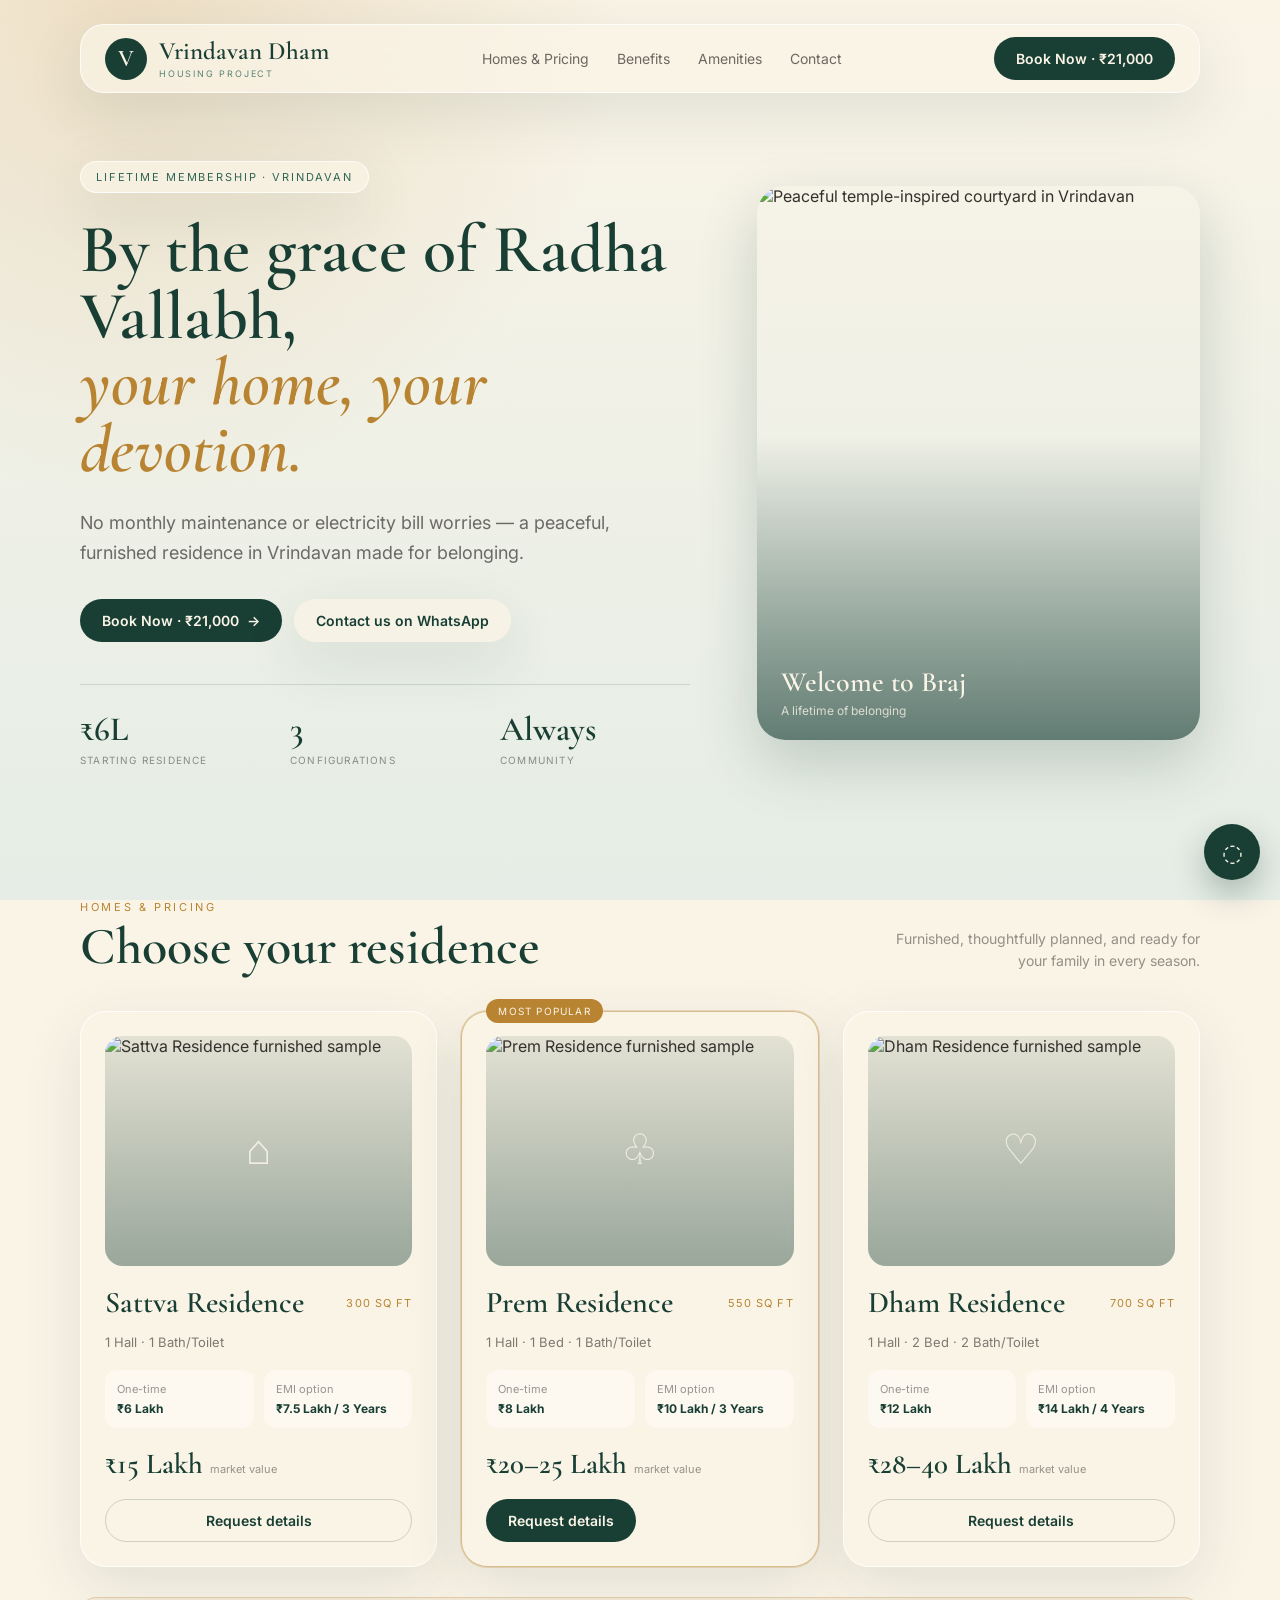
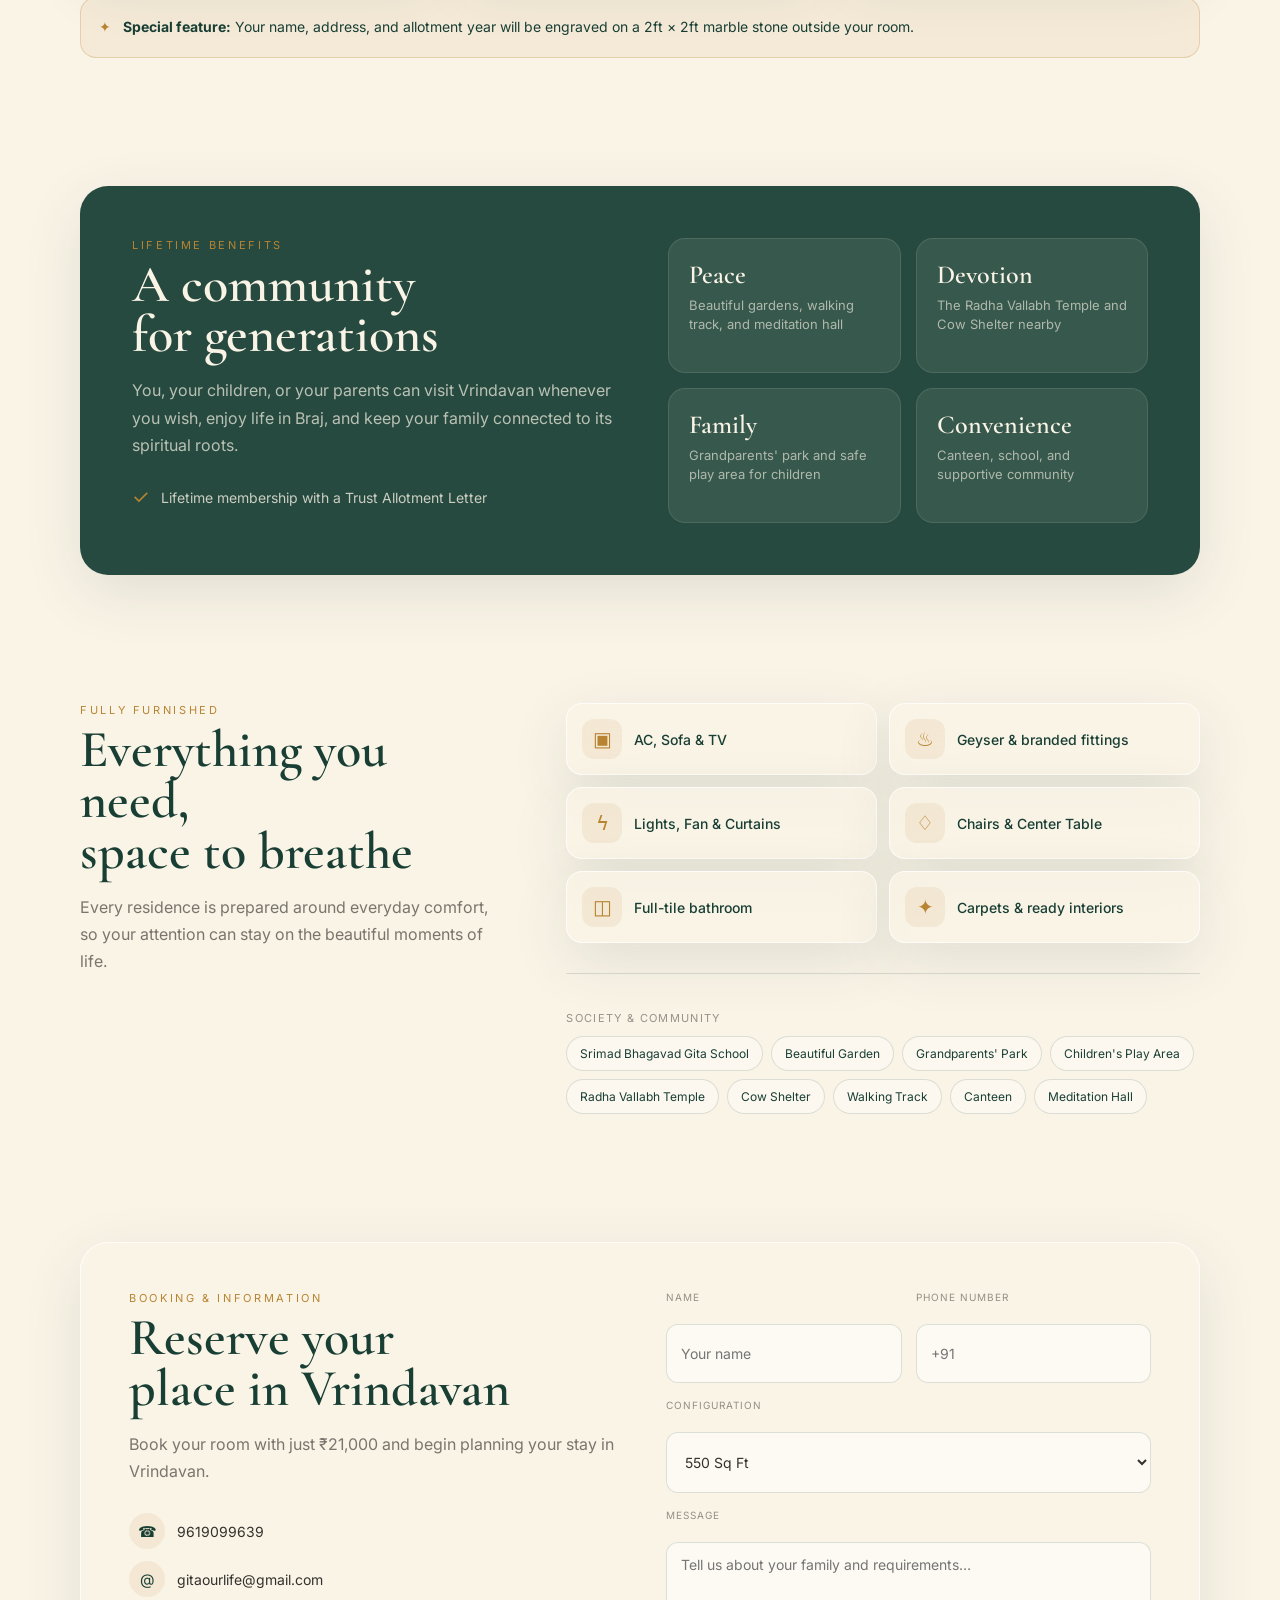
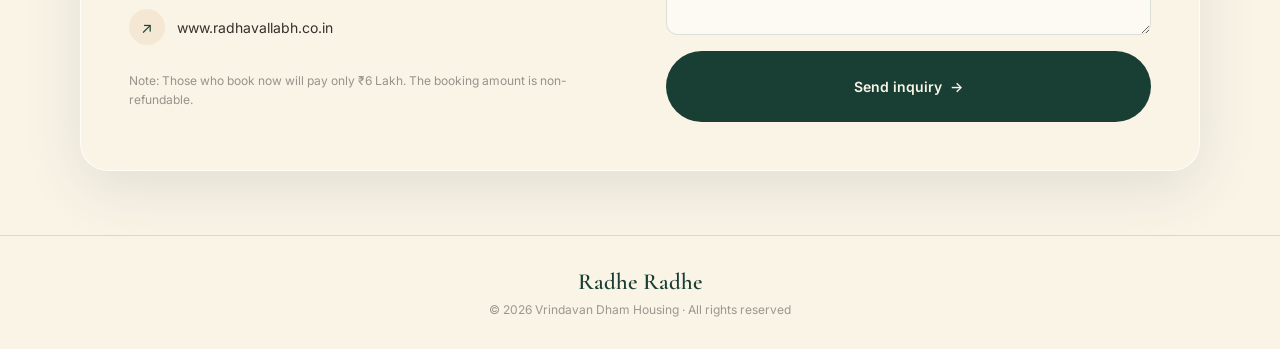
==== index.html @ 311655a5 "Add files via upload" ====
<!doctype html>
<html lang="en">
<head>
  <meta charset="UTF-8">
  <meta name="viewport" content="width=device-width, initial-scale=1.0">
  <meta name="description" content="Furnished spiritual homes in Vrindavan with lifetime membership and a peaceful community for your family.">
  <meta property="og:title" content="Vrindavan Dham Housing">
  <meta property="og:description" content="Choose your peaceful, furnished home in Vrindavan.">
  <meta property="og:type" content="website">
  <meta name="twitter:card" content="summary_large_image">
  <title>Vrindavan Dham Housing | Your Home, Your Devotion</title>
  <link rel="preconnect" href="https://fonts.googleapis.com">
  <link rel="preconnect" href="https://fonts.gstatic.com" crossorigin>
  <link href="https://fonts.googleapis.com/css2?family=Cormorant+Garamond:ital,wght@0,500;0,600;1,600&family=Inter:wght@400;500;600&display=swap" rel="stylesheet">
  <link rel="stylesheet" href="style.css">
</head>
<body>
  <div class="page-glow" aria-hidden="true"></div>
  <header class="site-header">
    <nav class="nav glass" aria-label="Main navigation">
      <a class="brand" href="#top" aria-label="Vrindavan Dham home">
        <span class="brand-mark">V</span>
        <span><strong>Vrindavan Dham</strong><small>Housing Project</small></span>
      </a>
      <div class="desktop-links">
        <a href="#homes">Homes &amp; Pricing</a><a href="#benefits">Benefits</a><a href="#community">Amenities</a><a href="#inquire">Contact</a>
      </div>
      <div class="nav-actions">
        <button class="button primary open-booking" type="button">Book Now · ₹21,000</button>
        <button id="menu-toggle" class="icon-button" type="button" aria-label="Open menu" aria-expanded="false"><span></span><span></span><span></span></button>
      </div>
    </nav>
    <div id="mobile-menu" class="mobile-menu glass" hidden>
      <a href="#homes">Homes &amp; Pricing</a><a href="#benefits">Benefits</a><a href="#community">Amenities</a><a href="#inquire">Contact</a>
    </div>
  </header>

  <main id="top">
    <section class="hero section-wrap">
      <div class="hero-copy">
        <span class="eyebrow glass">Lifetime Membership · Vrindavan</span>
        <h1>By the grace of Radha Vallabh,<br><em>your home, your devotion.</em></h1>
        <p class="lead">No monthly maintenance or electricity bill worries — a peaceful, furnished residence in Vrindavan made for belonging.</p>
        <div class="button-row">
          <button class="button primary open-booking" type="button">Book Now · ₹21,000 <span>→</span></button>
          <a class="button secondary glass" href="https://wa.me/919619099639?text=I%20would%20like%20information%20about%20Vrindavan%20Dham%20Housing" target="_blank" rel="noreferrer">Contact us on WhatsApp</a>
        </div>
        <div class="stats">
          <div><strong>₹6L</strong><span>Starting residence</span></div>
          <div><strong>3</strong><span>Configurations</span></div>
          <div><strong>Always</strong><span>Community</span></div>
        </div>
      </div>
      <figure class="hero-image">
        <img src="images/vrindavan-hero.jpg" alt="Peaceful temple-inspired courtyard in Vrindavan" width="1600" height="1000">
        <figcaption><strong>Welcome to Braj</strong><span>A lifetime of belonging</span></figcaption>
      </figure>
    </section>

    <section id="homes" class="content-section section-wrap">
      <div class="section-heading">
        <div><p class="kicker">Homes &amp; Pricing</p><h2>Choose your residence</h2></div>
        <p>Furnished, thoughtfully planned, and ready for your family in every season.</p>
      </div>
      <div class="home-grid">
        <article class="home-card glass">
          <div class="card-image"><img src="images/vrindavan-sattva.jpg" alt="Sattva Residence furnished sample" loading="lazy"><span>⌂</span></div>
          <div class="card-title"><h3>Sattva Residence</h3><span>300 Sq Ft</span></div>
          <p>1 Hall · 1 Bath/Toilet</p>
          <div class="price-options"><div><span>One-time</span><strong>₹6 Lakh</strong></div><div><span>EMI option</span><strong>₹7.5 Lakh / 3 Years</strong></div></div>
          <p class="market-price">₹15 Lakh <span>market value</span></p>
          <button class="button outline request-details" data-config="300 Sq Ft" type="button">Request details</button>
        </article>
        <article class="home-card featured glass">
          <span class="popular">Most Popular</span>
          <div class="card-image"><img src="images/vrindavan-hero.jpg" alt="Prem Residence furnished sample" loading="lazy"><span>♧</span></div>
          <div class="card-title"><h3>Prem Residence</h3><span>550 Sq Ft</span></div>
          <p>1 Hall · 1 Bed · 1 Bath/Toilet</p>
          <div class="price-options"><div><span>One-time</span><strong>₹8 Lakh</strong></div><div><span>EMI option</span><strong>₹10 Lakh / 3 Years</strong></div></div>
          <p class="market-price">₹20–25 Lakh <span>market value</span></p>
          <button class="button primary request-details" data-config="550 Sq Ft" type="button">Request details</button>
        </article>
        <article class="home-card glass">
          <div class="card-image"><img src="images/vrindavan-hero.jpg" alt="Dham Residence furnished sample" loading="lazy"><span>♡</span></div>
          <div class="card-title"><h3>Dham Residence</h3><span>700 Sq Ft</span></div>
          <p>1 Hall · 2 Bed · 2 Bath/Toilet</p>
          <div class="price-options"><div><span>One-time</span><strong>₹12 Lakh</strong></div><div><span>EMI option</span><strong>₹14 Lakh / 4 Years</strong></div></div>
          <p class="market-price">₹28–40 Lakh <span>market value</span></p>
          <button class="button outline request-details" data-config="700 Sq Ft" type="button">Request details</button>
        </article>
      </div>
      <div class="special-note"><span>✦</span><p><strong>Special feature:</strong> Your name, address, and allotment year will be engraved on a 2ft × 2ft marble stone outside your room.</p></div>
    </section>

    <section id="benefits" class="content-section section-wrap">
      <div class="benefit-panel">
        <div>
          <p class="kicker">Lifetime Benefits</p><h2>A community<br>for generations</h2>
          <p>You, your children, or your parents can visit Vrindavan whenever you wish, enjoy life in Braj, and keep your family connected to its spiritual roots.</p>
          <p class="trust-line"><span>✓</span> Lifetime membership with a Trust Allotment Letter</p>
        </div>
        <div class="benefit-grid">
          <div><h3>Peace</h3><p>Beautiful gardens, walking track, and meditation hall</p></div>
          <div><h3>Devotion</h3><p>The Radha Vallabh Temple and Cow Shelter nearby</p></div>
          <div><h3>Family</h3><p>Grandparents' park and safe play area for children</p></div>
          <div><h3>Convenience</h3><p>Canteen, school, and supportive community</p></div>
        </div>
      </div>
    </section>

    <section id="community" class="content-section section-wrap community-layout">
      <div><p class="kicker">Fully Furnished</p><h2>Everything you need,<br>space to breathe</h2><p class="section-copy">Every residence is prepared around everyday comfort, so your attention can stay on the beautiful moments of life.</p></div>
      <div>
        <div class="amenities-grid">
          <div class="glass"><span>▣</span>AC, Sofa &amp; TV</div><div class="glass"><span>♨</span>Geyser &amp; branded fittings</div>
          <div class="glass"><span>ϟ</span>Lights, Fan &amp; Curtains</div><div class="glass"><span>♢</span>Chairs &amp; Center Table</div>
          <div class="glass"><span>◫</span>Full-tile bathroom</div><div class="glass"><span>✦</span>Carpets &amp; ready interiors</div>
        </div>
        <div class="facilities"><p>Society &amp; Community</p><div><span>Srimad Bhagavad Gita School</span><span>Beautiful Garden</span><span>Grandparents' Park</span><span>Children's Play Area</span><span>Radha Vallabh Temple</span><span>Cow Shelter</span><span>Walking Track</span><span>Canteen</span><span>Meditation Hall</span></div></div>
      </div>
    </section>

    <section id="inquire" class="content-section section-wrap">
      <div class="inquiry-panel glass">
        <div><p class="kicker">Booking &amp; Information</p><h2>Reserve your<br>place in Vrindavan</h2><p class="section-copy">Book your room with just ₹21,000 and begin planning your stay in Vrindavan.</p>
          <div class="contact-list"><a href="tel:+919619099639"><span>☎</span>9619099639</a><a href="mailto:gitaourlife@gmail.com"><span>@</span>gitaourlife@gmail.com</a><a href="https://www.radhavallabh.co.in" target="_blank" rel="noreferrer"><span>↗</span>www.radhavallabh.co.in</a></div>
          <p class="booking-note">Note: Those who book now will pay only ₹6 Lakh. The booking amount is non-refundable.</p>
        </div>
        <form class="inquiry-form js-inquiry-form"><div class="two-columns"><label>Name<input required name="name" placeholder="Your name"></label><label>Phone number<input required name="phone" type="tel" placeholder="+91"></label></div><label>Configuration<select name="configuration"><option>300 Sq Ft</option><option selected>550 Sq Ft</option><option>700 Sq Ft</option></select></label><label>Message<textarea name="message" rows="3" placeholder="Tell us about your family and requirements…"></textarea></label><button class="button primary" type="submit">Send inquiry <span>→</span></button></form>
      </div>
    </section>
  </main>

  <a class="whatsapp" href="https://wa.me/919619099639?text=I%20would%20like%20information%20about%20Vrindavan%20Dham%20Housing" target="_blank" rel="noreferrer" aria-label="Contact us on WhatsApp">◌</a>
  <footer><strong>Radhe Radhe</strong><p>© 2026 Vrindavan Dham Housing · All rights reserved</p></footer>

  <div id="booking-modal" class="modal" role="dialog" aria-modal="true" aria-labelledby="modal-title" hidden>
    <div class="modal-backdrop" data-close-modal></div>
    <div class="modal-card glass"><button class="modal-close" type="button" aria-label="Close booking form" data-close-modal>×</button><h2 id="modal-title">Book your residence</h2><p>Share your details to book with ₹21,000.</p><form class="modal-form js-inquiry-form"><input required name="name" placeholder="Your name"><input required name="phone" type="tel" placeholder="Phone number"><select id="modal-configuration" name="configuration"><option>300 Sq Ft</option><option selected>550 Sq Ft</option><option>700 Sq Ft</option></select><button class="button primary" type="submit">Contact us about booking</button></form></div>
  </div>
  <div id="toast" class="toast" role="status" aria-live="polite" hidden><strong>Your inquiry has been received</strong><span>Our team will contact you shortly. Radhe Radhe!</span></div>
  <script src="script.js"></script>
</body>
</html>
---- style.css ----
:root{--brand:#193f35;--brand-soft:#2e6556;--gold:#b88432;--cream:#faf4e7;--ink:#34312d;--white:#fff;--border:rgba(25,63,53,.14);--shadow:0 18px 60px rgba(25,63,53,.11);--display:"Cormorant Garamond",Georgia,serif;--body:"Inter",Arial,sans-serif}*{box-sizing:border-box}html{scroll-behavior:smooth}body{margin:0;background:var(--cream);color:var(--ink);font-family:var(--body);overflow-x:hidden}.page-glow{position:fixed;inset:0;z-index:-1;background:radial-gradient(circle at 10% 0,rgba(184,132,50,.19),transparent 34%),linear-gradient(#faf4e7,#e5ede6)}a{color:inherit;text-decoration:none}button,input,select,textarea{font:inherit}button{cursor:pointer}.glass{background:rgba(250,244,231,.72);border:1px solid rgba(255,255,255,.72);box-shadow:var(--shadow);backdrop-filter:blur(18px)}.section-wrap{width:min(1120px,calc(100% - 48px));margin-inline:auto}.site-header{position:relative;z-index:20;width:min(1120px,calc(100% - 32px));margin:auto;padding-top:24px}.nav{display:flex;align-items:center;justify-content:space-between;border-radius:24px;padding:12px 24px}.brand{display:flex;align-items:center;gap:12px}.brand-mark{display:grid;place-items:center;width:42px;height:42px;border-radius:50%;background:var(--brand);color:var(--cream);font:600 24px var(--display)}.brand strong,.brand small{display:block}.brand strong{font:600 25px/1 var(--display);color:var(--brand)}.brand small{margin-top:4px;color:rgba(46,101,86,.78);font-size:9px;text-transform:uppercase;letter-spacing:.2em}.desktop-links{display:flex;gap:28px;font-size:14px;color:rgba(52,49,45,.72)}.desktop-links a:hover{color:var(--brand)}.nav-actions{display:flex;align-items:center;gap:8px}.button{display:inline-flex;align-items:center;justify-content:center;gap:8px;min-height:43px;border:0;border-radius:999px;padding:11px 22px;font-size:14px;font-weight:600;transition:.2s ease}.button:hover{transform:translateY(-1px)}.primary{background:var(--brand);color:var(--cream)}.primary:hover{background:var(--brand-soft)}.secondary{color:var(--brand)}.outline{width:100%;border:1px solid rgba(25,63,53,.2);background:transparent;color:var(--brand)}.icon-button{display:none;width:42px;height:42px;border:0;background:transparent;padding:9px}.icon-button span{display:block;height:2px;margin:5px;background:var(--brand)}.mobile-menu[hidden]{display:none}.mobile-menu{display:grid;gap:14px;margin-top:8px;padding:18px;border-radius:20px;color:var(--brand)}.hero{display:grid;grid-template-columns:7fr 5fr;align-items:center;gap:56px;padding-top:68px;padding-bottom:70px}.eyebrow{display:inline-block;border-radius:999px;padding:8px 15px;color:var(--brand-soft);font-size:11px;text-transform:uppercase;letter-spacing:.17em}.hero h1,.content-section h2{margin:24px 0 0;color:var(--brand);font-family:var(--display);font-size:68px;font-weight:600;line-height:.98}.hero h1 em{color:var(--gold)}.lead{max-width:610px;margin:24px 0 0;color:rgba(52,49,45,.7);font-size:18px;line-height:1.7}.button-row{display:flex;flex-wrap:wrap;gap:12px;margin-top:30px}.stats{display:grid;grid-template-columns:repeat(3,1fr);gap:20px;max-width:610px;margin-top:42px;padding-top:24px;border-top:1px solid var(--border)}.stats strong,.stats span{display:block}.stats strong{color:var(--brand);font:600 34px var(--display)}.stats span{margin-top:4px;color:rgba(52,49,45,.52);font-size:10px;text-transform:uppercase;letter-spacing:.12em}.hero-image{position:relative;overflow:hidden;margin:0;border-radius:28px;box-shadow:0 24px 60px rgba(25,63,53,.2)}.hero-image img{display:block;width:100%;height:auto;aspect-ratio:4/5;object-fit:cover}.hero-image:after{content:"";position:absolute;inset:45% 0 0;background:linear-gradient(transparent,rgba(25,63,53,.65))}.hero-image figcaption{position:absolute;z-index:1;left:24px;bottom:22px;color:var(--cream)}.hero-image figcaption strong,.hero-image figcaption span{display:block}.hero-image figcaption strong{font:600 28px var(--display)}.hero-image figcaption span{margin-top:4px;font-size:12px;opacity:.78}.content-section{padding-top:64px;padding-bottom:64px}.section-heading{display:flex;align-items:flex-end;justify-content:space-between;gap:30px;margin-bottom:38px}.kicker{margin:0;color:var(--gold);font-size:11px;text-transform:uppercase;letter-spacing:.24em}.section-heading h2,.content-section h2{margin-top:8px;font-size:52px}.section-heading>p{max-width:330px;margin:0;color:rgba(52,49,45,.52);text-align:right;font-size:14px;line-height:1.6}.home-grid{display:grid;grid-template-columns:repeat(3,1fr);gap:24px}.home-card{position:relative;border-radius:26px;padding:24px}.home-card.featured{border-color:rgba(184,132,50,.5);outline:1px solid rgba(184,132,50,.24)}.popular{position:absolute;z-index:2;left:24px;top:-13px;border-radius:999px;background:var(--gold);color:var(--cream);padding:6px 12px;font-size:10px;text-transform:uppercase;letter-spacing:.12em}.card-image{position:relative;overflow:hidden;aspect-ratio:4/3;border-radius:18px;background:rgba(25,63,53,.1)}.card-image:after{content:"";position:absolute;inset:0;background:linear-gradient(transparent,rgba(25,63,53,.36))}.card-image img{width:100%;height:100%;object-fit:cover}.card-image>span{position:absolute;z-index:1;inset:0;display:grid;place-items:center;color:rgba(250,244,231,.86);font:42px var(--display)}.card-title{display:flex;align-items:center;justify-content:space-between;gap:12px;margin-top:18px}.card-title h3{margin:0;color:var(--brand);font:600 30px var(--display)}.card-title>span{color:var(--gold);font-size:11px;text-transform:uppercase;letter-spacing:.1em}.home-card>p{color:rgba(52,49,45,.63);font-size:13px}.price-options{display:grid;grid-template-columns:1fr 1fr;gap:10px;margin-top:20px}.price-options div{padding:12px;border-radius:12px;background:rgba(255,255,255,.42)}.price-options span,.price-options strong{display:block}.price-options span{color:rgba(52,49,45,.5);font-size:11px}.price-options strong{margin-top:5px;color:var(--brand);font-size:12px}.home-card .market-price{margin:18px 0;color:var(--brand);font:600 29px var(--display)}.market-price span{font:400 11px var(--body);color:rgba(52,49,45,.5)}.special-note{display:flex;gap:12px;margin-top:30px;padding:18px;border:1px solid rgba(184,132,50,.28);border-radius:16px;background:rgba(184,132,50,.08);color:var(--brand);font-size:14px;line-height:1.6}.special-note span{color:var(--gold)}.special-note p{margin:0}.benefit-panel{display:grid;grid-template-columns:1fr 1fr;gap:56px;border-radius:28px;padding:52px;background:rgba(25,63,53,.94);box-shadow:var(--shadow);color:var(--cream)}.benefit-panel h2{color:var(--cream)}.benefit-panel>div>p:not(.kicker):not(.trust-line){color:rgba(250,244,231,.7);line-height:1.7}.trust-line{display:flex;align-items:center;gap:12px;margin-top:26px;color:rgba(250,244,231,.78);font-size:14px}.trust-line span{color:var(--gold);font-size:20px}.benefit-grid{display:grid;grid-template-columns:1fr 1fr;gap:15px}.benefit-grid>div{padding:20px;border:1px solid rgba(250,244,231,.11);border-radius:17px;background:rgba(250,244,231,.08)}.benefit-grid h3{margin:0;color:var(--cream);font:600 26px var(--display)}.benefit-grid p{margin:6px 0 0;color:rgba(250,244,231,.62);font-size:13px;line-height:1.5}.community-layout{display:grid;grid-template-columns:.8fr 1.2fr;gap:64px}.section-copy{color:rgba(52,49,45,.65);line-height:1.7}.amenities-grid{display:grid;grid-template-columns:1fr 1fr;gap:12px}.amenities-grid>div{display:flex;align-items:center;gap:12px;border-radius:16px;padding:15px;color:var(--brand);font-size:14px;font-weight:500}.amenities-grid span,.contact-list span{display:grid;place-items:center;flex:0 0 40px;width:40px;height:40px;border-radius:12px;background:rgba(184,132,50,.1);color:var(--gold);font-size:20px}.facilities{margin-top:30px;padding-top:26px;border-top:1px solid var(--border)}.facilities>p{color:rgba(52,49,45,.5);font-size:11px;text-transform:uppercase;letter-spacing:.12em}.facilities>div{display:flex;flex-wrap:wrap;gap:8px}.facilities span{padding:9px 13px;border:1px solid var(--border);border-radius:999px;background:rgba(255,255,255,.35);color:var(--brand);font-size:12px}.inquiry-panel{display:grid;grid-template-columns:1fr 1fr;gap:52px;border-radius:28px;padding:48px}.contact-list{display:grid;gap:12px;margin-top:28px}.contact-list a{display:flex;align-items:center;gap:12px;font-size:14px}.contact-list span{flex-basis:36px;width:36px;height:36px;border-radius:50%;color:var(--brand);font-size:15px}.booking-note{margin-top:26px;color:rgba(52,49,45,.5);font-size:12px;line-height:1.6}.inquiry-form,.modal-form{display:grid;gap:16px}.two-columns{display:grid;grid-template-columns:1fr 1fr;gap:14px}label{display:grid;gap:7px;color:rgba(52,49,45,.52);font-size:10px;text-transform:uppercase;letter-spacing:.1em}input,select,textarea{width:100%;border:1px solid var(--border);border-radius:12px;background:rgba(255,255,255,.5);color:var(--ink);padding:13px 14px;outline:none;font-size:14px;text-transform:none;letter-spacing:0}input:focus,select:focus,textarea:focus{border-color:var(--gold);box-shadow:0 0 0 3px rgba(184,132,50,.13)}textarea{resize:vertical}.inquiry-form .button{width:100%}.whatsapp{position:fixed;z-index:25;right:20px;bottom:20px;display:grid;place-items:center;width:56px;height:56px;border-radius:50%;background:var(--brand);color:var(--cream);box-shadow:0 14px 32px rgba(25,63,53,.3);font-size:24px}footer{padding:32px 24px;text-align:center;border-top:1px solid var(--border);color:rgba(52,49,45,.48);font-size:12px}footer strong{color:var(--brand);font:600 23px var(--display)}footer p{margin:6px 0 0}.modal{position:fixed;z-index:50;inset:0;display:grid;place-items:center;padding:20px}.modal[hidden]{display:none}.modal-backdrop{position:absolute;inset:0;background:rgba(17,25,22,.56)}.modal-card{position:relative;z-index:1;width:min(100%,500px);border-radius:26px;padding:34px}.modal-card h2{margin:0;color:var(--brand);font:600 36px var(--display)}.modal-card>p{margin:8px 0 22px;color:rgba(52,49,45,.6);font-size:14px}.modal-close{position:absolute;top:14px;right:14px;width:38px;height:38px;border:0;border-radius:50%;background:transparent;color:var(--brand);font-size:26px}.toast{position:fixed;z-index:60;right:20px;top:20px;display:grid;gap:4px;max-width:360px;padding:16px 18px;border-radius:14px;background:var(--brand);color:var(--cream);box-shadow:var(--shadow)}.toast[hidden]{display:none}.toast span{color:rgba(250,244,231,.72);font-size:12px}@media(max-width:900px){.desktop-links{display:none}.icon-button{display:block}.hero{grid-template-columns:1fr;padding-top:50px}.hero-copy{order:1}.hero-image{order:2;max-width:620px}.hero h1{font-size:58px}.home-grid{grid-template-columns:1fr}.home-card{max-width:640px;width:100%;margin:auto}.benefit-panel,.community-layout,.inquiry-panel{grid-template-columns:1fr}.benefit-panel{gap:35px}.section-heading>p{display:none}}@media(max-width:600px){.section-wrap{width:min(100% - 32px,1120px)}.site-header{padding-top:14px}.nav{padding:10px 12px;border-radius:19px}.brand-mark{width:36px;height:36px}.brand strong{font-size:20px}.brand small{font-size:7px}.nav .button{min-height:38px;padding:9px 12px;font-size:11px}.hero{gap:36px;padding-top:42px;padding-bottom:48px}.hero h1{font-size:44px;line-height:1.02}.lead{font-size:16px}.button-row{display:grid}.button-row .button{width:100%}.stats{gap:10px}.stats strong{font-size:27px}.stats span{font-size:8px}.content-section{padding-top:48px;padding-bottom:48px}.section-heading h2,.content-section h2{font-size:42px}.home-card{padding:19px}.card-title h3{font-size:27px}.benefit-panel,.inquiry-panel{padding:28px 22px}.benefit-grid,.amenities-grid,.two-columns{grid-template-columns:1fr}.community-layout{gap:32px}.toast{left:16px;right:16px;top:16px}}
@media(prefers-reduced-motion:reduce){html{scroll-behavior:auto}*,*:before,*:after{transition:none!important}}
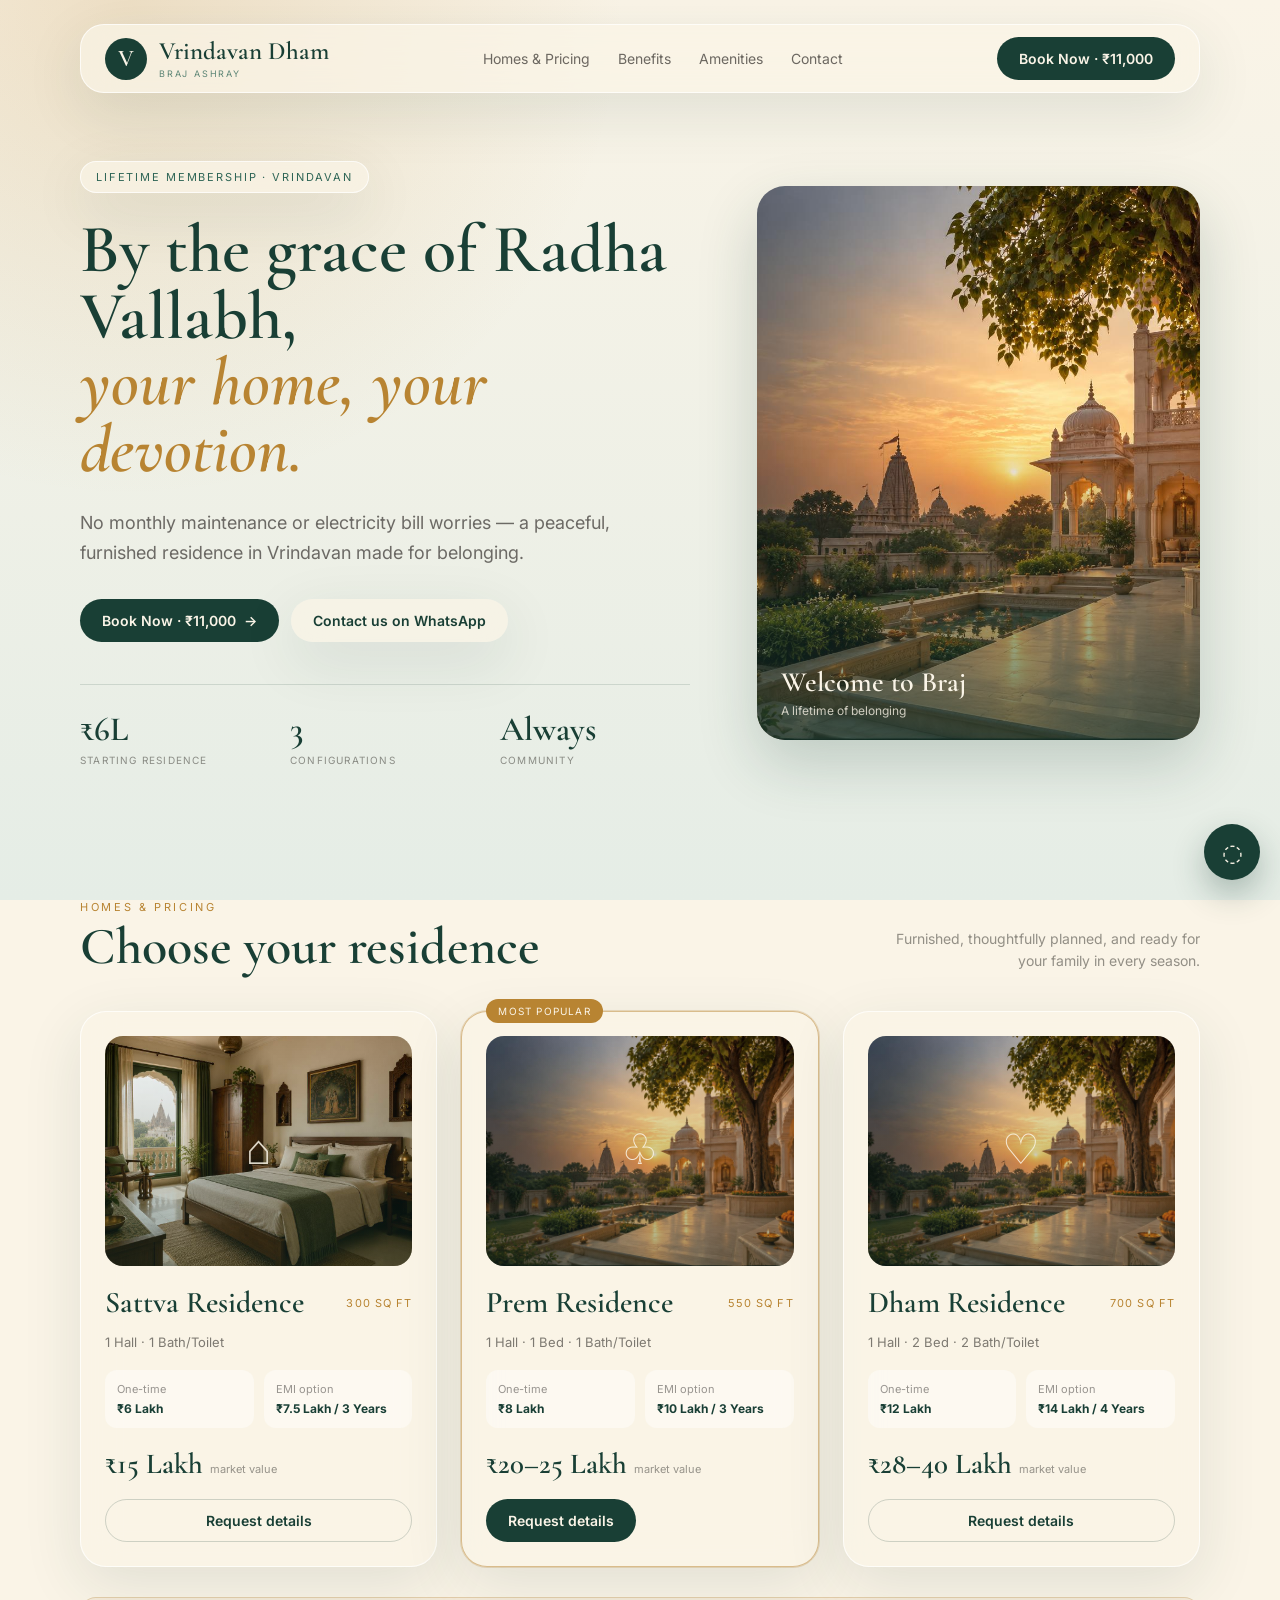
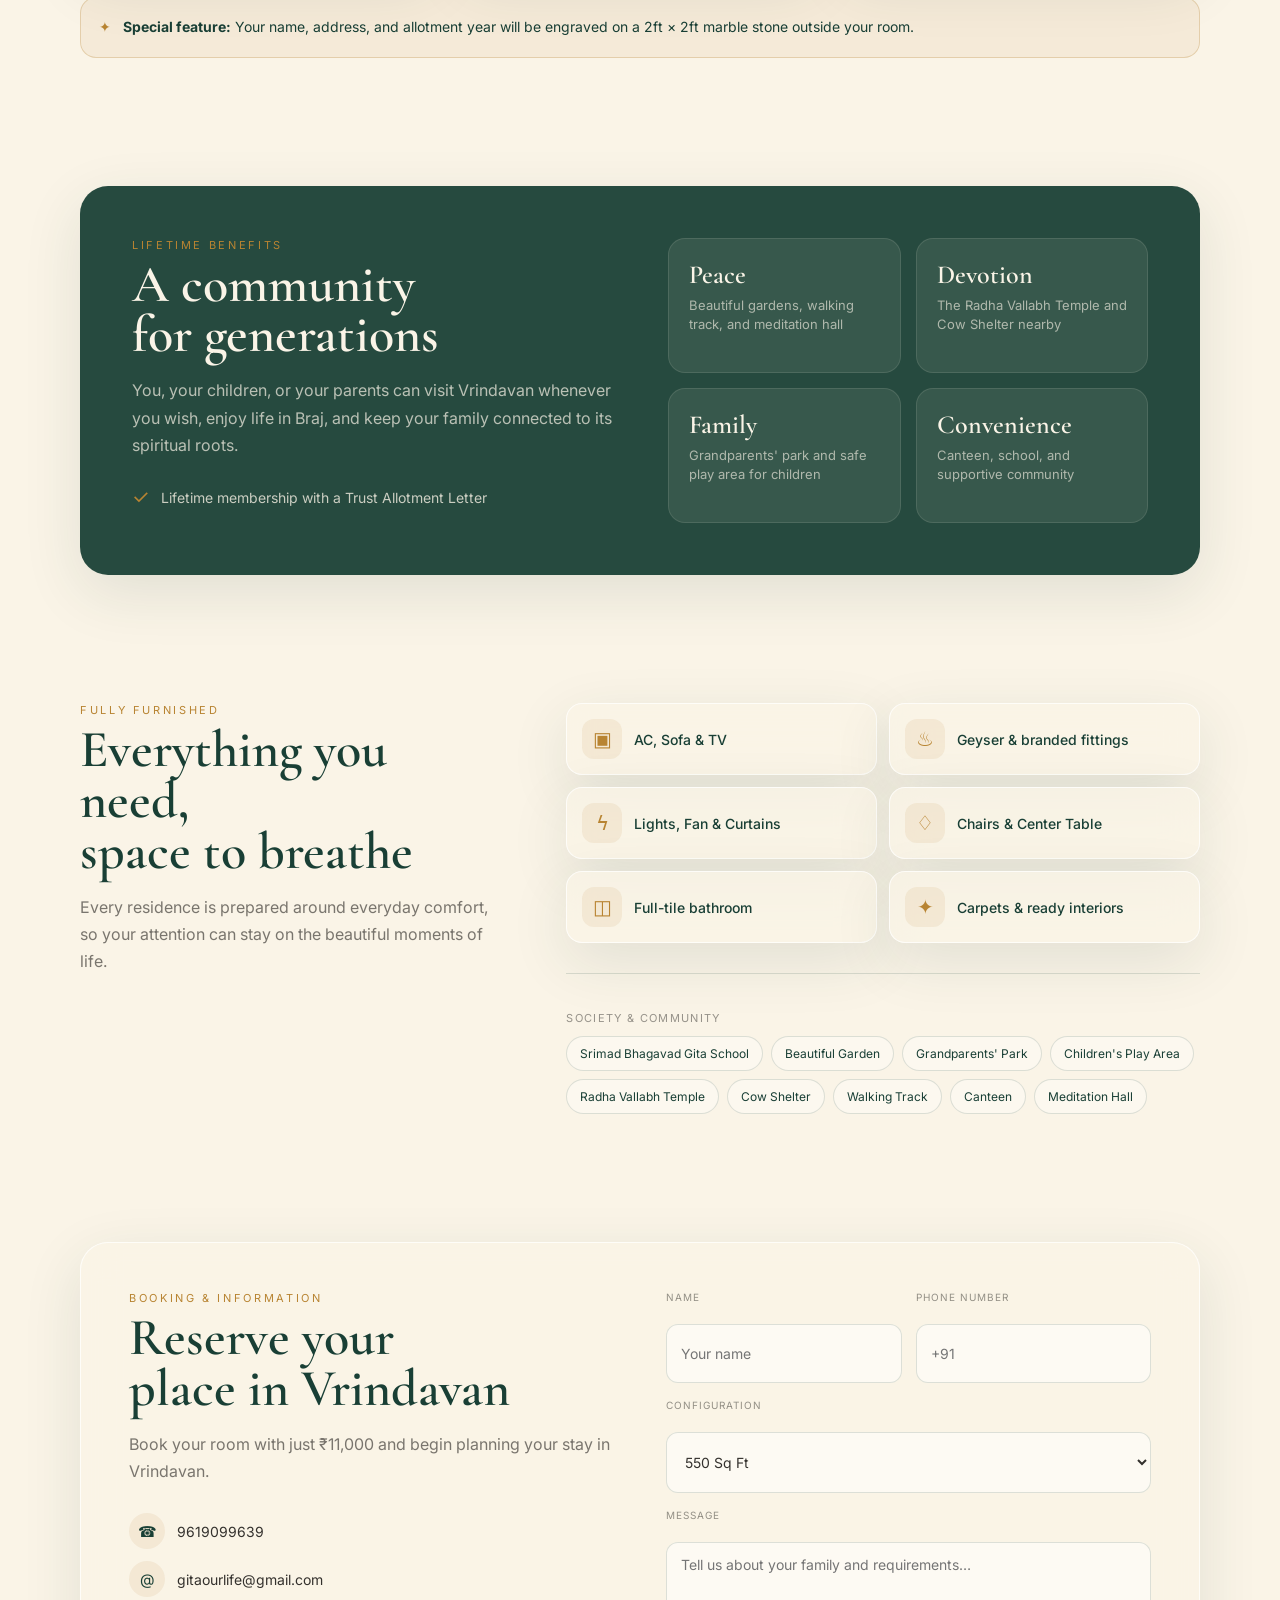
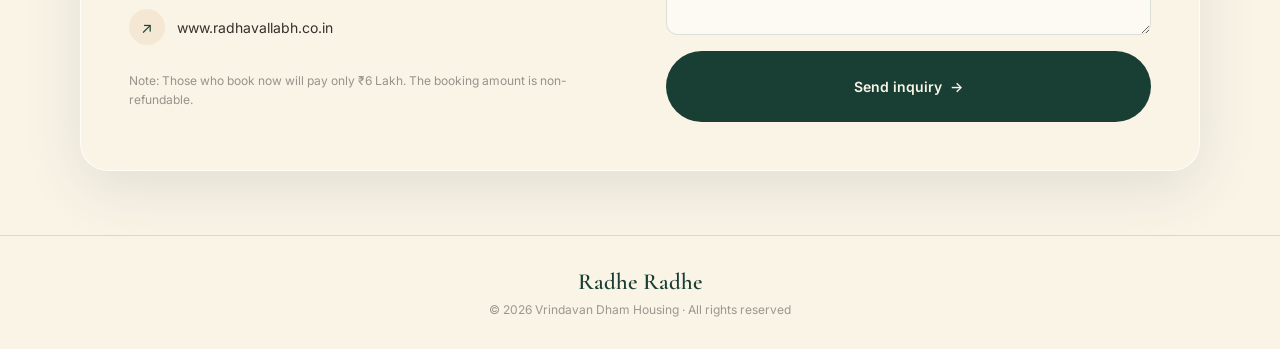
==== commit fe55e67c: "Update booking amount and image paths in index.html" ====
--- a/index.html
+++ b/index.html
@@ -20,13 +20,13 @@
     <nav class="nav glass" aria-label="Main navigation">
       <a class="brand" href="#top" aria-label="Vrindavan Dham home">
         <span class="brand-mark">V</span>
-        <span><strong>Vrindavan Dham</strong><small>Housing Project</small></span>
+        <span><strong>Vrindavan Dham</strong><small>Braj Ashray</small></span>
       </a>
       <div class="desktop-links">
         <a href="#homes">Homes &amp; Pricing</a><a href="#benefits">Benefits</a><a href="#community">Amenities</a><a href="#inquire">Contact</a>
       </div>
       <div class="nav-actions">
-        <button class="button primary open-booking" type="button">Book Now · ₹21,000</button>
+        <button class="button primary open-booking" type="button">Book Now · ₹11,000</button>
         <button id="menu-toggle" class="icon-button" type="button" aria-label="Open menu" aria-expanded="false"><span></span><span></span><span></span></button>
       </div>
     </nav>
@@ -42,7 +42,7 @@
         <h1>By the grace of Radha Vallabh,<br><em>your home, your devotion.</em></h1>
         <p class="lead">No monthly maintenance or electricity bill worries — a peaceful, furnished residence in Vrindavan made for belonging.</p>
         <div class="button-row">
-          <button class="button primary open-booking" type="button">Book Now · ₹21,000 <span>→</span></button>
+          <button class="button primary open-booking" type="button">Book Now · ₹11,000 <span>→</span></button>
           <a class="button secondary glass" href="https://wa.me/919619099639?text=I%20would%20like%20information%20about%20Vrindavan%20Dham%20Housing" target="_blank" rel="noreferrer">Contact us on WhatsApp</a>
         </div>
         <div class="stats">
@@ -52,7 +52,7 @@
         </div>
       </div>
       <figure class="hero-image">
-        <img src="images/vrindavan-hero.jpg" alt="Peaceful temple-inspired courtyard in Vrindavan" width="1600" height="1000">
+        <img src="vrindavan-hero.jpg" alt="Peaceful temple-inspired courtyard in Vrindavan" width="1600" height="1000">
         <figcaption><strong>Welcome to Braj</strong><span>A lifetime of belonging</span></figcaption>
       </figure>
     </section>
@@ -64,7 +64,7 @@
       </div>
       <div class="home-grid">
         <article class="home-card glass">
-          <div class="card-image"><img src="images/vrindavan-sattva.jpg" alt="Sattva Residence furnished sample" loading="lazy"><span>⌂</span></div>
+          <div class="card-image"><img src="vrindavan-sattva.jpg" alt="Sattva Residence furnished sample" loading="lazy"><span>⌂</span></div>
           <div class="card-title"><h3>Sattva Residence</h3><span>300 Sq Ft</span></div>
           <p>1 Hall · 1 Bath/Toilet</p>
           <div class="price-options"><div><span>One-time</span><strong>₹6 Lakh</strong></div><div><span>EMI option</span><strong>₹7.5 Lakh / 3 Years</strong></div></div>
@@ -73,7 +73,7 @@
         </article>
         <article class="home-card featured glass">
           <span class="popular">Most Popular</span>
-          <div class="card-image"><img src="images/vrindavan-hero.jpg" alt="Prem Residence furnished sample" loading="lazy"><span>♧</span></div>
+          <div class="card-image"><img src="vrindavan-hero.jpg" alt="Prem Residence furnished sample" loading="lazy"><span>♧</span></div>
           <div class="card-title"><h3>Prem Residence</h3><span>550 Sq Ft</span></div>
           <p>1 Hall · 1 Bed · 1 Bath/Toilet</p>
           <div class="price-options"><div><span>One-time</span><strong>₹8 Lakh</strong></div><div><span>EMI option</span><strong>₹10 Lakh / 3 Years</strong></div></div>
@@ -81,7 +81,7 @@
           <button class="button primary request-details" data-config="550 Sq Ft" type="button">Request details</button>
         </article>
         <article class="home-card glass">
-          <div class="card-image"><img src="images/vrindavan-hero.jpg" alt="Dham Residence furnished sample" loading="lazy"><span>♡</span></div>
+          <div class="card-image"><img src="vrindavan-hero.jpg" alt="Dham Residence furnished sample" loading="lazy"><span>♡</span></div>
           <div class="card-title"><h3>Dham Residence</h3><span>700 Sq Ft</span></div>
           <p>1 Hall · 2 Bed · 2 Bath/Toilet</p>
           <div class="price-options"><div><span>One-time</span><strong>₹12 Lakh</strong></div><div><span>EMI option</span><strong>₹14 Lakh / 4 Years</strong></div></div>
@@ -122,7 +122,7 @@
 
     <section id="inquire" class="content-section section-wrap">
       <div class="inquiry-panel glass">
-        <div><p class="kicker">Booking &amp; Information</p><h2>Reserve your<br>place in Vrindavan</h2><p class="section-copy">Book your room with just ₹21,000 and begin planning your stay in Vrindavan.</p>
+        <div><p class="kicker">Booking &amp; Information</p><h2>Reserve your<br>place in Vrindavan</h2><p class="section-copy">Book your room with just ₹11,000 and begin planning your stay in Vrindavan.</p>
           <div class="contact-list"><a href="tel:+919619099639"><span>☎</span>9619099639</a><a href="mailto:gitaourlife@gmail.com"><span>@</span>gitaourlife@gmail.com</a><a href="https://www.radhavallabh.co.in" target="_blank" rel="noreferrer"><span>↗</span>www.radhavallabh.co.in</a></div>
           <p class="booking-note">Note: Those who book now will pay only ₹6 Lakh. The booking amount is non-refundable.</p>
         </div>
@@ -136,7 +136,7 @@
 
   <div id="booking-modal" class="modal" role="dialog" aria-modal="true" aria-labelledby="modal-title" hidden>
     <div class="modal-backdrop" data-close-modal></div>
-    <div class="modal-card glass"><button class="modal-close" type="button" aria-label="Close booking form" data-close-modal>×</button><h2 id="modal-title">Book your residence</h2><p>Share your details to book with ₹21,000.</p><form class="modal-form js-inquiry-form"><input required name="name" placeholder="Your name"><input required name="phone" type="tel" placeholder="Phone number"><select id="modal-configuration" name="configuration"><option>300 Sq Ft</option><option selected>550 Sq Ft</option><option>700 Sq Ft</option></select><button class="button primary" type="submit">Contact us about booking</button></form></div>
+    <div class="modal-card glass"><button class="modal-close" type="button" aria-label="Close booking form" data-close-modal>×</button><h2 id="modal-title">Book your residence</h2><p>Share your details to book with ₹11,000.</p><form class="modal-form js-inquiry-form"><input required name="name" placeholder="Your name"><input required name="phone" type="tel" placeholder="Phone number"><select id="modal-configuration" name="configuration"><option>300 Sq Ft</option><option selected>550 Sq Ft</option><option>700 Sq Ft</option></select><button class="button primary" type="submit">Contact us about booking</button></form></div>
   </div>
   <div id="toast" class="toast" role="status" aria-live="polite" hidden><strong>Your inquiry has been received</strong><span>Our team will contact you shortly. Radhe Radhe!</span></div>
   <script src="script.js"></script>
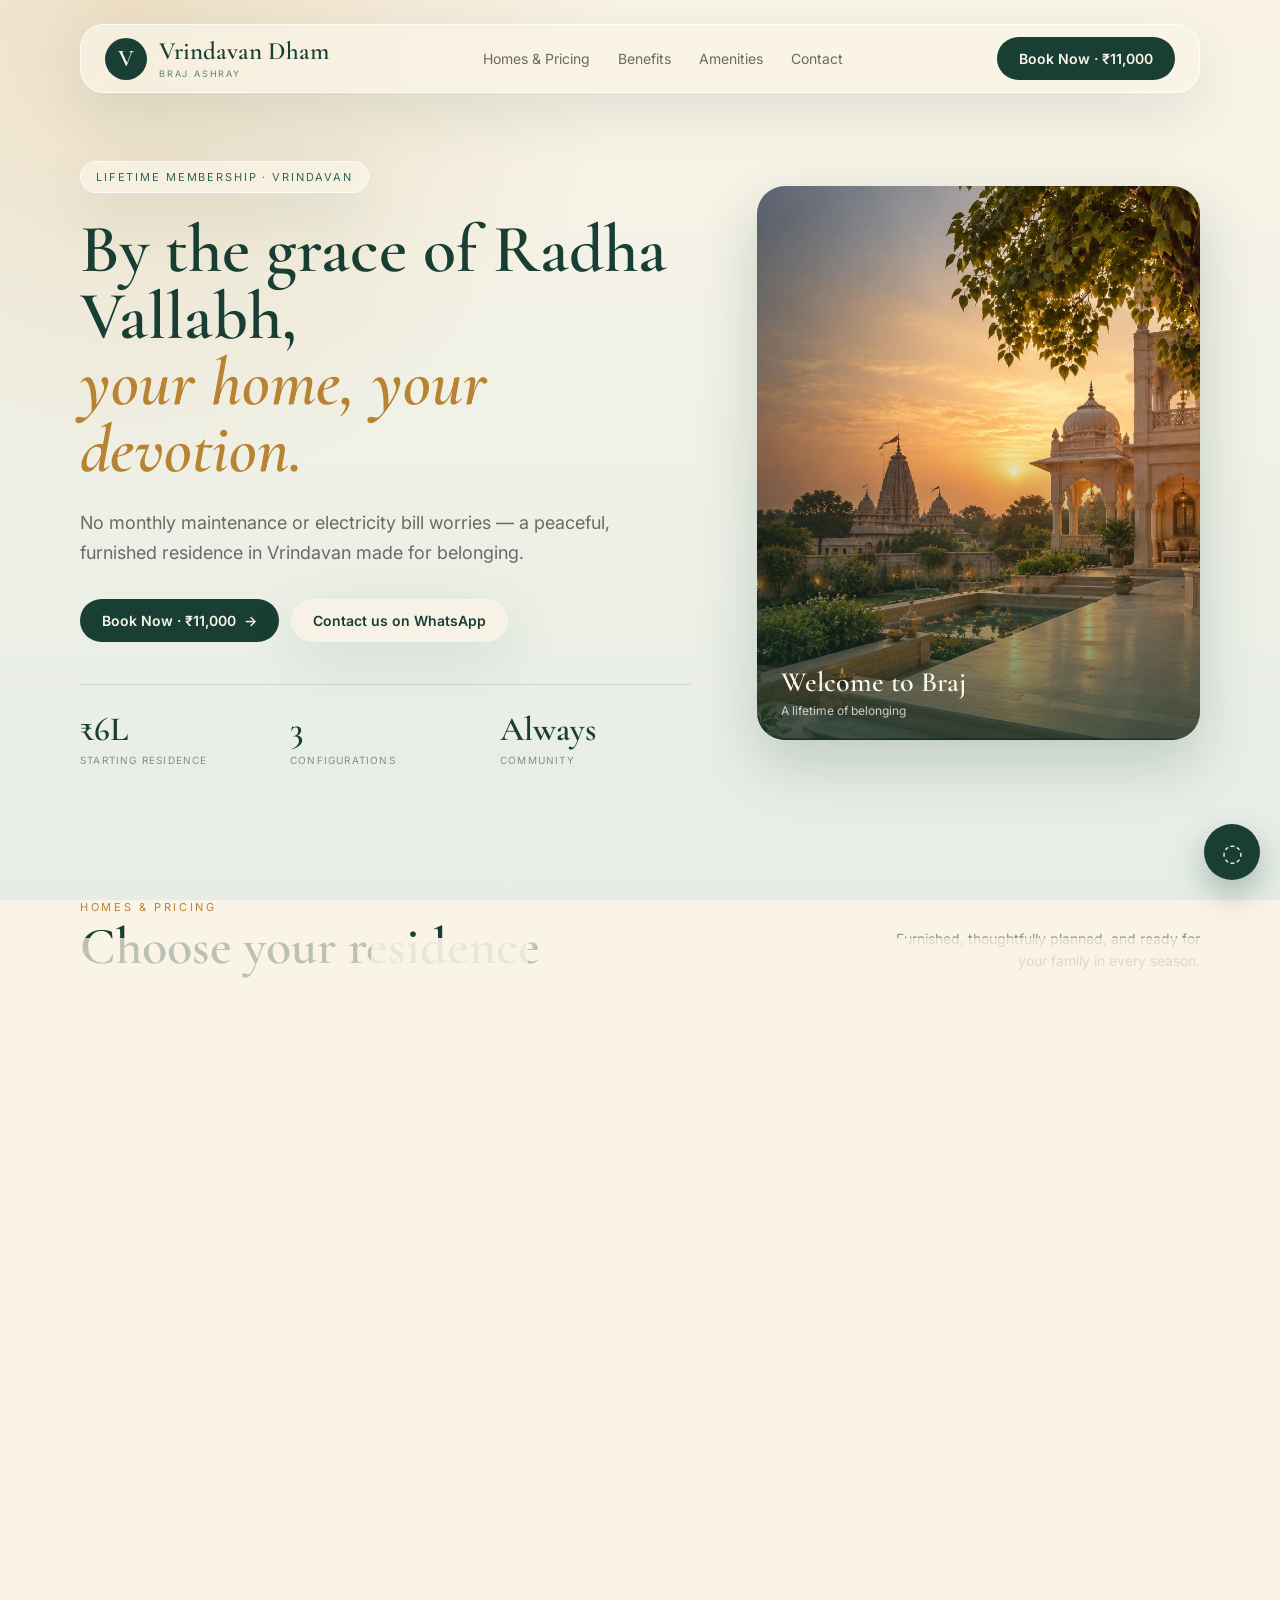
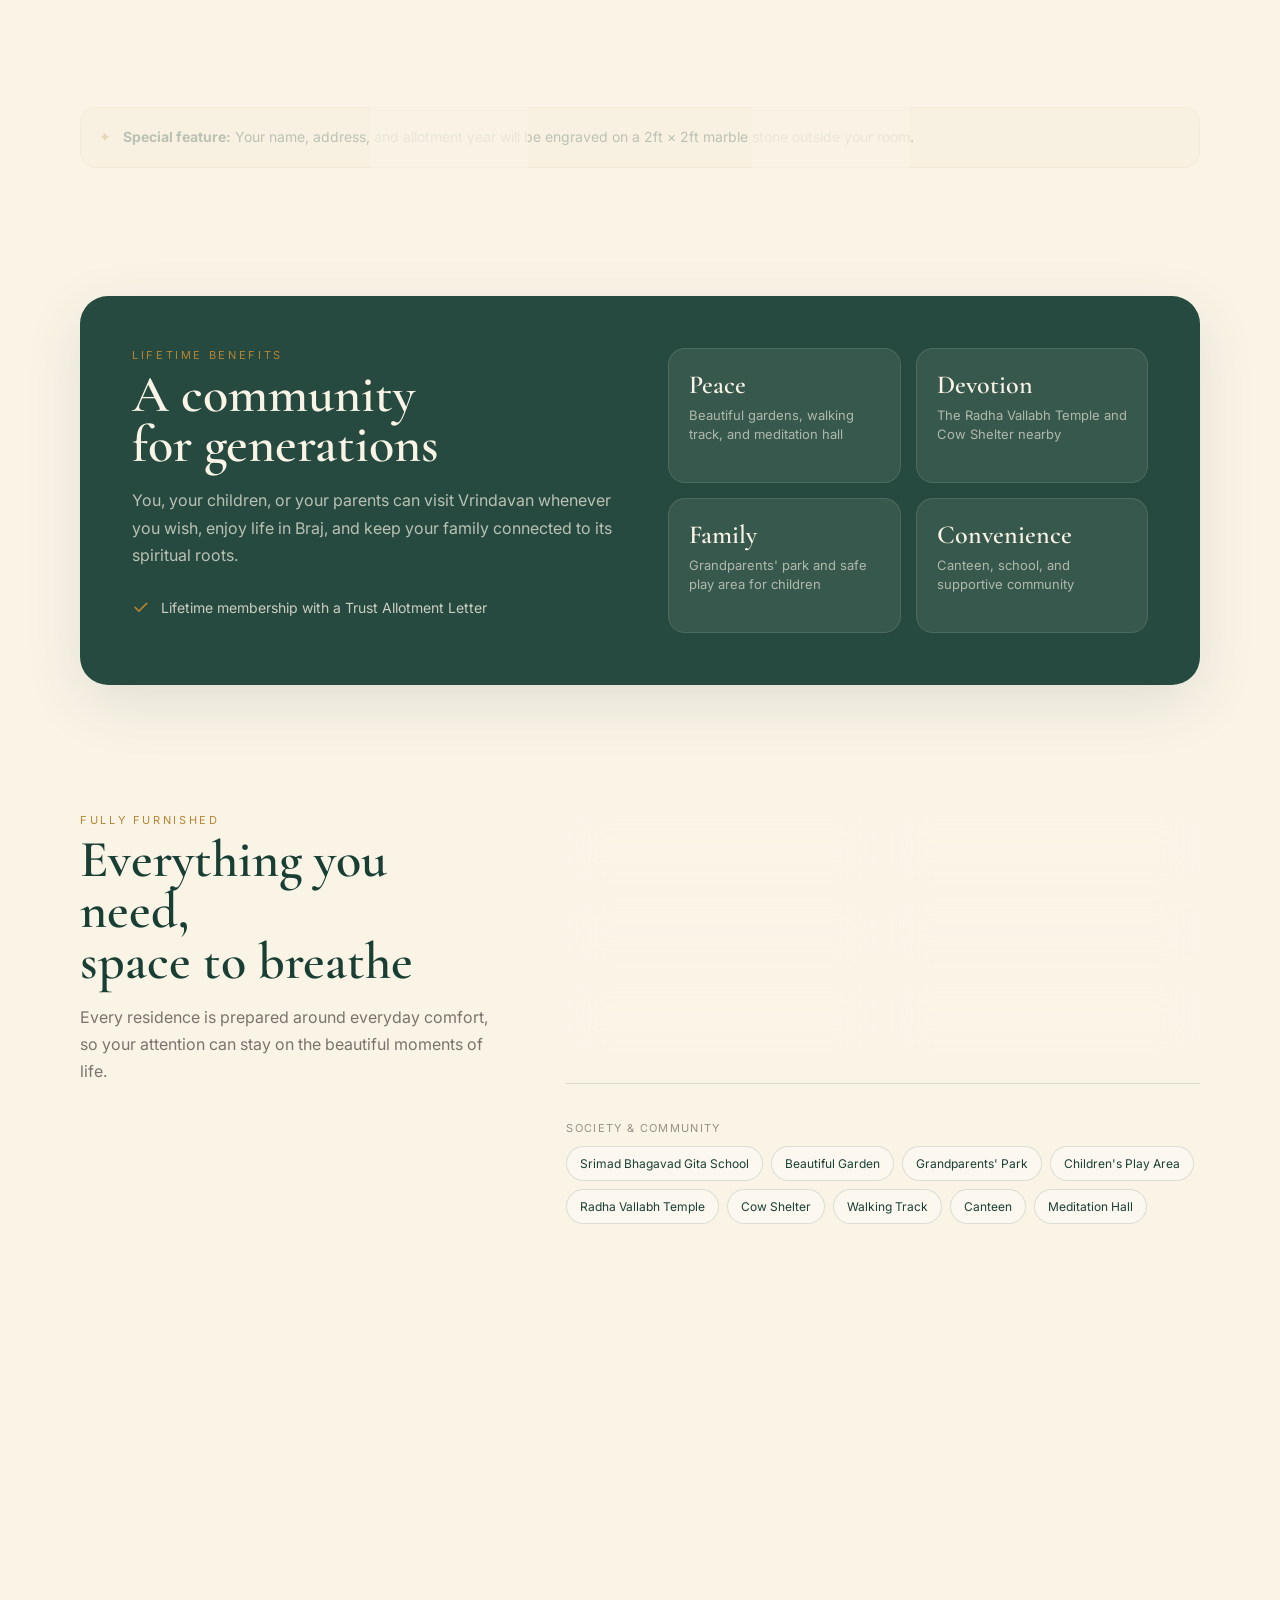
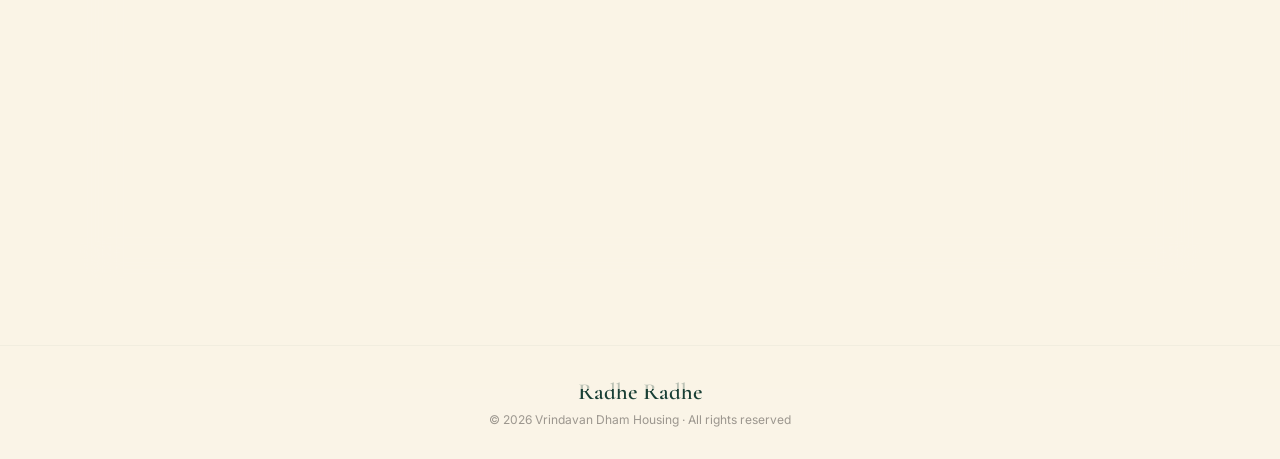
==== commit 8ae7bc4f: "Add files via upload" ====
--- a/index.html
+++ b/index.html
@@ -12,7 +12,7 @@
   <link rel="preconnect" href="https://fonts.googleapis.com">
   <link rel="preconnect" href="https://fonts.gstatic.com" crossorigin>
   <link href="https://fonts.googleapis.com/css2?family=Cormorant+Garamond:ital,wght@0,500;0,600;1,600&family=Inter:wght@400;500;600&display=swap" rel="stylesheet">
-  <link rel="stylesheet" href="style.css">
+  <link rel="stylesheet" href="style.css?v=3">
 </head>
 <body>
   <div class="page-glow" aria-hidden="true"></div>
@@ -139,6 +139,6 @@
     <div class="modal-card glass"><button class="modal-close" type="button" aria-label="Close booking form" data-close-modal>×</button><h2 id="modal-title">Book your residence</h2><p>Share your details to book with ₹11,000.</p><form class="modal-form js-inquiry-form"><input required name="name" placeholder="Your name"><input required name="phone" type="tel" placeholder="Phone number"><select id="modal-configuration" name="configuration"><option>300 Sq Ft</option><option selected>550 Sq Ft</option><option>700 Sq Ft</option></select><button class="button primary" type="submit">Contact us about booking</button></form></div>
   </div>
   <div id="toast" class="toast" role="status" aria-live="polite" hidden><strong>Your inquiry has been received</strong><span>Our team will contact you shortly. Radhe Radhe!</span></div>
-  <script src="script.js"></script>
+  <script src="script.js?v=3"></script>
 </body>
 </html>
--- a/style.css
+++ b/style.css
@@ -1,2 +1,2 @@
-:root{--brand:#193f35;--brand-soft:#2e6556;--gold:#b88432;--cream:#faf4e7;--ink:#34312d;--white:#fff;--border:rgba(25,63,53,.14);--shadow:0 18px 60px rgba(25,63,53,.11);--display:"Cormorant Garamond",Georgia,serif;--body:"Inter",Arial,sans-serif}*{box-sizing:border-box}html{scroll-behavior:smooth}body{margin:0;background:var(--cream);color:var(--ink);font-family:var(--body);overflow-x:hidden}.page-glow{position:fixed;inset:0;z-index:-1;background:radial-gradient(circle at 10% 0,rgba(184,132,50,.19),transparent 34%),linear-gradient(#faf4e7,#e5ede6)}a{color:inherit;text-decoration:none}button,input,select,textarea{font:inherit}button{cursor:pointer}.glass{background:rgba(250,244,231,.72);border:1px solid rgba(255,255,255,.72);box-shadow:var(--shadow);backdrop-filter:blur(18px)}.section-wrap{width:min(1120px,calc(100% - 48px));margin-inline:auto}.site-header{position:relative;z-index:20;width:min(1120px,calc(100% - 32px));margin:auto;padding-top:24px}.nav{display:flex;align-items:center;justify-content:space-between;border-radius:24px;padding:12px 24px}.brand{display:flex;align-items:center;gap:12px}.brand-mark{display:grid;place-items:center;width:42px;height:42px;border-radius:50%;background:var(--brand);color:var(--cream);font:600 24px var(--display)}.brand strong,.brand small{display:block}.brand strong{font:600 25px/1 var(--display);color:var(--brand)}.brand small{margin-top:4px;color:rgba(46,101,86,.78);font-size:9px;text-transform:uppercase;letter-spacing:.2em}.desktop-links{display:flex;gap:28px;font-size:14px;color:rgba(52,49,45,.72)}.desktop-links a:hover{color:var(--brand)}.nav-actions{display:flex;align-items:center;gap:8px}.button{display:inline-flex;align-items:center;justify-content:center;gap:8px;min-height:43px;border:0;border-radius:999px;padding:11px 22px;font-size:14px;font-weight:600;transition:.2s ease}.button:hover{transform:translateY(-1px)}.primary{background:var(--brand);color:var(--cream)}.primary:hover{background:var(--brand-soft)}.secondary{color:var(--brand)}.outline{width:100%;border:1px solid rgba(25,63,53,.2);background:transparent;color:var(--brand)}.icon-button{display:none;width:42px;height:42px;border:0;background:transparent;padding:9px}.icon-button span{display:block;height:2px;margin:5px;background:var(--brand)}.mobile-menu[hidden]{display:none}.mobile-menu{display:grid;gap:14px;margin-top:8px;padding:18px;border-radius:20px;color:var(--brand)}.hero{display:grid;grid-template-columns:7fr 5fr;align-items:center;gap:56px;padding-top:68px;padding-bottom:70px}.eyebrow{display:inline-block;border-radius:999px;padding:8px 15px;color:var(--brand-soft);font-size:11px;text-transform:uppercase;letter-spacing:.17em}.hero h1,.content-section h2{margin:24px 0 0;color:var(--brand);font-family:var(--display);font-size:68px;font-weight:600;line-height:.98}.hero h1 em{color:var(--gold)}.lead{max-width:610px;margin:24px 0 0;color:rgba(52,49,45,.7);font-size:18px;line-height:1.7}.button-row{display:flex;flex-wrap:wrap;gap:12px;margin-top:30px}.stats{display:grid;grid-template-columns:repeat(3,1fr);gap:20px;max-width:610px;margin-top:42px;padding-top:24px;border-top:1px solid var(--border)}.stats strong,.stats span{display:block}.stats strong{color:var(--brand);font:600 34px var(--display)}.stats span{margin-top:4px;color:rgba(52,49,45,.52);font-size:10px;text-transform:uppercase;letter-spacing:.12em}.hero-image{position:relative;overflow:hidden;margin:0;border-radius:28px;box-shadow:0 24px 60px rgba(25,63,53,.2)}.hero-image img{display:block;width:100%;height:auto;aspect-ratio:4/5;object-fit:cover}.hero-image:after{content:"";position:absolute;inset:45% 0 0;background:linear-gradient(transparent,rgba(25,63,53,.65))}.hero-image figcaption{position:absolute;z-index:1;left:24px;bottom:22px;color:var(--cream)}.hero-image figcaption strong,.hero-image figcaption span{display:block}.hero-image figcaption strong{font:600 28px var(--display)}.hero-image figcaption span{margin-top:4px;font-size:12px;opacity:.78}.content-section{padding-top:64px;padding-bottom:64px}.section-heading{display:flex;align-items:flex-end;justify-content:space-between;gap:30px;margin-bottom:38px}.kicker{margin:0;color:var(--gold);font-size:11px;text-transform:uppercase;letter-spacing:.24em}.section-heading h2,.content-section h2{margin-top:8px;font-size:52px}.section-heading>p{max-width:330px;margin:0;color:rgba(52,49,45,.52);text-align:right;font-size:14px;line-height:1.6}.home-grid{display:grid;grid-template-columns:repeat(3,1fr);gap:24px}.home-card{position:relative;border-radius:26px;padding:24px}.home-card.featured{border-color:rgba(184,132,50,.5);outline:1px solid rgba(184,132,50,.24)}.popular{position:absolute;z-index:2;left:24px;top:-13px;border-radius:999px;background:var(--gold);color:var(--cream);padding:6px 12px;font-size:10px;text-transform:uppercase;letter-spacing:.12em}.card-image{position:relative;overflow:hidden;aspect-ratio:4/3;border-radius:18px;background:rgba(25,63,53,.1)}.card-image:after{content:"";position:absolute;inset:0;background:linear-gradient(transparent,rgba(25,63,53,.36))}.card-image img{width:100%;height:100%;object-fit:cover}.card-image>span{position:absolute;z-index:1;inset:0;display:grid;place-items:center;color:rgba(250,244,231,.86);font:42px var(--display)}.card-title{display:flex;align-items:center;justify-content:space-between;gap:12px;margin-top:18px}.card-title h3{margin:0;color:var(--brand);font:600 30px var(--display)}.card-title>span{color:var(--gold);font-size:11px;text-transform:uppercase;letter-spacing:.1em}.home-card>p{color:rgba(52,49,45,.63);font-size:13px}.price-options{display:grid;grid-template-columns:1fr 1fr;gap:10px;margin-top:20px}.price-options div{padding:12px;border-radius:12px;background:rgba(255,255,255,.42)}.price-options span,.price-options strong{display:block}.price-options span{color:rgba(52,49,45,.5);font-size:11px}.price-options strong{margin-top:5px;color:var(--brand);font-size:12px}.home-card .market-price{margin:18px 0;color:var(--brand);font:600 29px var(--display)}.market-price span{font:400 11px var(--body);color:rgba(52,49,45,.5)}.special-note{display:flex;gap:12px;margin-top:30px;padding:18px;border:1px solid rgba(184,132,50,.28);border-radius:16px;background:rgba(184,132,50,.08);color:var(--brand);font-size:14px;line-height:1.6}.special-note span{color:var(--gold)}.special-note p{margin:0}.benefit-panel{display:grid;grid-template-columns:1fr 1fr;gap:56px;border-radius:28px;padding:52px;background:rgba(25,63,53,.94);box-shadow:var(--shadow);color:var(--cream)}.benefit-panel h2{color:var(--cream)}.benefit-panel>div>p:not(.kicker):not(.trust-line){color:rgba(250,244,231,.7);line-height:1.7}.trust-line{display:flex;align-items:center;gap:12px;margin-top:26px;color:rgba(250,244,231,.78);font-size:14px}.trust-line span{color:var(--gold);font-size:20px}.benefit-grid{display:grid;grid-template-columns:1fr 1fr;gap:15px}.benefit-grid>div{padding:20px;border:1px solid rgba(250,244,231,.11);border-radius:17px;background:rgba(250,244,231,.08)}.benefit-grid h3{margin:0;color:var(--cream);font:600 26px var(--display)}.benefit-grid p{margin:6px 0 0;color:rgba(250,244,231,.62);font-size:13px;line-height:1.5}.community-layout{display:grid;grid-template-columns:.8fr 1.2fr;gap:64px}.section-copy{color:rgba(52,49,45,.65);line-height:1.7}.amenities-grid{display:grid;grid-template-columns:1fr 1fr;gap:12px}.amenities-grid>div{display:flex;align-items:center;gap:12px;border-radius:16px;padding:15px;color:var(--brand);font-size:14px;font-weight:500}.amenities-grid span,.contact-list span{display:grid;place-items:center;flex:0 0 40px;width:40px;height:40px;border-radius:12px;background:rgba(184,132,50,.1);color:var(--gold);font-size:20px}.facilities{margin-top:30px;padding-top:26px;border-top:1px solid var(--border)}.facilities>p{color:rgba(52,49,45,.5);font-size:11px;text-transform:uppercase;letter-spacing:.12em}.facilities>div{display:flex;flex-wrap:wrap;gap:8px}.facilities span{padding:9px 13px;border:1px solid var(--border);border-radius:999px;background:rgba(255,255,255,.35);color:var(--brand);font-size:12px}.inquiry-panel{display:grid;grid-template-columns:1fr 1fr;gap:52px;border-radius:28px;padding:48px}.contact-list{display:grid;gap:12px;margin-top:28px}.contact-list a{display:flex;align-items:center;gap:12px;font-size:14px}.contact-list span{flex-basis:36px;width:36px;height:36px;border-radius:50%;color:var(--brand);font-size:15px}.booking-note{margin-top:26px;color:rgba(52,49,45,.5);font-size:12px;line-height:1.6}.inquiry-form,.modal-form{display:grid;gap:16px}.two-columns{display:grid;grid-template-columns:1fr 1fr;gap:14px}label{display:grid;gap:7px;color:rgba(52,49,45,.52);font-size:10px;text-transform:uppercase;letter-spacing:.1em}input,select,textarea{width:100%;border:1px solid var(--border);border-radius:12px;background:rgba(255,255,255,.5);color:var(--ink);padding:13px 14px;outline:none;font-size:14px;text-transform:none;letter-spacing:0}input:focus,select:focus,textarea:focus{border-color:var(--gold);box-shadow:0 0 0 3px rgba(184,132,50,.13)}textarea{resize:vertical}.inquiry-form .button{width:100%}.whatsapp{position:fixed;z-index:25;right:20px;bottom:20px;display:grid;place-items:center;width:56px;height:56px;border-radius:50%;background:var(--brand);color:var(--cream);box-shadow:0 14px 32px rgba(25,63,53,.3);font-size:24px}footer{padding:32px 24px;text-align:center;border-top:1px solid var(--border);color:rgba(52,49,45,.48);font-size:12px}footer strong{color:var(--brand);font:600 23px var(--display)}footer p{margin:6px 0 0}.modal{position:fixed;z-index:50;inset:0;display:grid;place-items:center;padding:20px}.modal[hidden]{display:none}.modal-backdrop{position:absolute;inset:0;background:rgba(17,25,22,.56)}.modal-card{position:relative;z-index:1;width:min(100%,500px);border-radius:26px;padding:34px}.modal-card h2{margin:0;color:var(--brand);font:600 36px var(--display)}.modal-card>p{margin:8px 0 22px;color:rgba(52,49,45,.6);font-size:14px}.modal-close{position:absolute;top:14px;right:14px;width:38px;height:38px;border:0;border-radius:50%;background:transparent;color:var(--brand);font-size:26px}.toast{position:fixed;z-index:60;right:20px;top:20px;display:grid;gap:4px;max-width:360px;padding:16px 18px;border-radius:14px;background:var(--brand);color:var(--cream);box-shadow:var(--shadow)}.toast[hidden]{display:none}.toast span{color:rgba(250,244,231,.72);font-size:12px}@media(max-width:900px){.desktop-links{display:none}.icon-button{display:block}.hero{grid-template-columns:1fr;padding-top:50px}.hero-copy{order:1}.hero-image{order:2;max-width:620px}.hero h1{font-size:58px}.home-grid{grid-template-columns:1fr}.home-card{max-width:640px;width:100%;margin:auto}.benefit-panel,.community-layout,.inquiry-panel{grid-template-columns:1fr}.benefit-panel{gap:35px}.section-heading>p{display:none}}@media(max-width:600px){.section-wrap{width:min(100% - 32px,1120px)}.site-header{padding-top:14px}.nav{padding:10px 12px;border-radius:19px}.brand-mark{width:36px;height:36px}.brand strong{font-size:20px}.brand small{font-size:7px}.nav .button{min-height:38px;padding:9px 12px;font-size:11px}.hero{gap:36px;padding-top:42px;padding-bottom:48px}.hero h1{font-size:44px;line-height:1.02}.lead{font-size:16px}.button-row{display:grid}.button-row .button{width:100%}.stats{gap:10px}.stats strong{font-size:27px}.stats span{font-size:8px}.content-section{padding-top:48px;padding-bottom:48px}.section-heading h2,.content-section h2{font-size:42px}.home-card{padding:19px}.card-title h3{font-size:27px}.benefit-panel,.inquiry-panel{padding:28px 22px}.benefit-grid,.amenities-grid,.two-columns{grid-template-columns:1fr}.community-layout{gap:32px}.toast{left:16px;right:16px;top:16px}}
+:root{--brand:#193f35;--brand-soft:#2e6556;--gold:#b88432;--cream:#faf4e7;--ink:#34312d;--white:#fff;--border:rgba(25,63,53,.14);--shadow:0 18px 60px rgba(25,63,53,.11);--display:"Cormorant Garamond",Georgia,serif;--body:"Inter",Arial,sans-serif}*{box-sizing:border-box}html{scroll-behavior:smooth}body{margin:0;background:var(--cream);color:var(--ink);font-family:var(--body);overflow-x:hidden}.page-glow{position:fixed;inset:0;z-index:-1;background:radial-gradient(circle at 10% 0,rgba(184,132,50,.19),transparent 34%),linear-gradient(#faf4e7,#e5ede6)}a{color:inherit;text-decoration:none}button,input,select,textarea{font:inherit}button{cursor:pointer}.glass{background:rgba(250,244,231,.72);border:1px solid rgba(255,255,255,.72);box-shadow:var(--shadow);backdrop-filter:blur(18px)}.section-wrap{width:min(1120px,calc(100% - 48px));margin-inline:auto}.site-header{position:relative;z-index:20;width:min(1120px,calc(100% - 32px));margin:auto;padding-top:24px}.nav{display:flex;align-items:center;justify-content:space-between;border-radius:24px;padding:12px 24px}.brand{display:flex;align-items:center;gap:12px}.brand-mark{display:grid;place-items:center;width:42px;height:42px;border-radius:50%;background:var(--brand);color:var(--cream);font:600 24px var(--display)}.brand strong,.brand small{display:block}.brand strong{font:600 25px/1 var(--display);color:var(--brand)}.brand small{margin-top:4px;color:rgba(46,101,86,.78);font-size:9px;text-transform:uppercase;letter-spacing:.2em}.desktop-links{display:flex;gap:28px;font-size:14px;color:rgba(52,49,45,.72)}.desktop-links a:hover{color:var(--brand)}.nav-actions{display:flex;align-items:center;gap:8px}.button{display:inline-flex;align-items:center;justify-content:center;gap:8px;min-height:43px;border:0;border-radius:999px;padding:11px 22px;font-size:14px;font-weight:600;transition:.2s ease}.button:hover{transform:translateY(-1px)}.primary{background:var(--brand);color:var(--cream)}.primary:hover{background:var(--brand-soft)}.secondary{color:var(--brand)}.outline{width:100%;border:1px solid rgba(25,63,53,.2);background:transparent;color:var(--brand)}.icon-button{display:none;width:42px;height:42px;border:0;background:transparent;padding:9px}.icon-button span{display:block;height:2px;margin:5px;background:var(--brand)}.mobile-menu[hidden]{display:none}.mobile-menu{display:grid;gap:14px;margin-top:8px;padding:18px;border-radius:20px;color:var(--brand)}.hero{display:grid;grid-template-columns:7fr 5fr;align-items:center;gap:56px;padding-top:68px;padding-bottom:70px}.eyebrow{display:inline-block;border-radius:999px;padding:8px 15px;color:var(--brand-soft);font-size:11px;text-transform:uppercase;letter-spacing:.17em}.hero h1,.content-section h2{margin:24px 0 0;color:var(--brand);font-family:var(--display);font-size:68px;font-weight:600;line-height:.98}.hero h1 em{color:var(--gold)}.lead{max-width:610px;margin:24px 0 0;color:rgba(52,49,45,.7);font-size:18px;line-height:1.7}.button-row{display:flex;flex-wrap:wrap;gap:12px;margin-top:30px}.stats{display:grid;grid-template-columns:repeat(3,1fr);gap:20px;max-width:610px;margin-top:42px;padding-top:24px;border-top:1px solid var(--border)}.stats strong,.stats span{display:block}.stats strong{color:var(--brand);font:600 34px var(--display)}.stats span{margin-top:4px;color:rgba(52,49,45,.52);font-size:10px;text-transform:uppercase;letter-spacing:.12em}.hero-image{position:relative;overflow:hidden;margin:0;border-radius:28px;box-shadow:0 24px 60px rgba(25,63,53,.2)}.hero-image img{display:block;width:100%;height:auto;aspect-ratio:4/5;object-fit:cover}.hero-image:after{content:"";position:absolute;inset:45% 0 0;background:linear-gradient(transparent,rgba(25,63,53,.65))}.hero-image figcaption{position:absolute;z-index:1;left:24px;bottom:22px;color:var(--cream)}.hero-image figcaption strong,.hero-image figcaption span{display:block}.hero-image figcaption strong{font:600 28px var(--display)}.hero-image figcaption span{margin-top:4px;font-size:12px;opacity:.78}.content-section{padding-top:64px;padding-bottom:64px}.section-heading{display:flex;align-items:flex-end;justify-content:space-between;gap:30px;margin-bottom:38px}.kicker{margin:0;color:var(--gold);font-size:11px;text-transform:uppercase;letter-spacing:.24em}.section-heading h2,.content-section h2{margin-top:8px;font-size:52px}.section-heading>p{max-width:330px;margin:0;color:rgba(52,49,45,.52);text-align:right;font-size:14px;line-height:1.6}.home-grid{display:grid;grid-template-columns:repeat(3,1fr);gap:24px}.home-card{position:relative;border-radius:26px;padding:24px}.home-card.featured{border-color:rgba(184,132,50,.5);outline:1px solid rgba(184,132,50,.24)}.popular{position:absolute;z-index:2;left:24px;top:-13px;border-radius:999px;background:var(--gold);color:var(--cream);padding:6px 12px;font-size:10px;text-transform:uppercase;letter-spacing:.12em}.card-image{position:relative;overflow:hidden;aspect-ratio:4/3;border-radius:18px;background:rgba(25,63,53,.1)}.card-image:after{content:"";position:absolute;inset:0;background:linear-gradient(transparent,rgba(25,63,53,.36))}.card-image img{width:100%;height:100%;object-fit:cover}.card-image>span{position:absolute;z-index:1;inset:0;display:grid;place-items:center;color:rgba(250,244,231,.86);font:42px var(--display)}.card-title{display:flex;align-items:center;justify-content:space-between;gap:12px;margin-top:18px}.card-title h3{margin:0;color:var(--brand);font:600 30px var(--display)}.card-title>span{color:var(--gold);font-size:11px;text-transform:uppercase;letter-spacing:.1em}.home-card>p{color:rgba(52,49,45,.63);font-size:13px}.price-options{display:grid;gap:10px;margin-top:20px}.price-options div{padding:12px;border-radius:12px;background:rgba(255,255,255,.42)}.price-options span,.price-options strong{display:block}.price-options span{color:rgba(52,49,45,.5);font-size:11px}.price-options strong{margin-top:5px;color:var(--brand);font-size:13px}.price-options div:first-child{padding:20px 16px;border:1px solid rgba(184,132,50,.35);background:rgba(25,63,53,.08)}.price-options div:first-child span{color:var(--gold);font-size:11px;font-weight:600;text-transform:uppercase;letter-spacing:.12em}.price-options div:first-child strong{margin-top:6px;color:var(--brand);font:700 60px/1 var(--display)}.home-card .market-price{margin:14px 0 18px;color:rgba(52,49,45,.55);font:400 13px var(--body)}.market-price span{font:400 12px var(--body);color:rgba(52,49,45,.5)}.toast.error{background:#8a2b2b}.special-note{display:flex;gap:12px;margin-top:30px;padding:18px;border:1px solid rgba(184,132,50,.28);border-radius:16px;background:rgba(184,132,50,.08);color:var(--brand);font-size:14px;line-height:1.6}.special-note span{color:var(--gold)}.special-note p{margin:0}.benefit-panel{display:grid;grid-template-columns:1fr 1fr;gap:56px;border-radius:28px;padding:52px;background:rgba(25,63,53,.94);box-shadow:var(--shadow);color:var(--cream)}.benefit-panel h2{color:var(--cream)}.benefit-panel>div>p:not(.kicker):not(.trust-line){color:rgba(250,244,231,.7);line-height:1.7}.trust-line{display:flex;align-items:center;gap:12px;margin-top:26px;color:rgba(250,244,231,.78);font-size:14px}.trust-line span{color:var(--gold);font-size:20px}.benefit-grid{display:grid;grid-template-columns:1fr 1fr;gap:15px}.benefit-grid>div{padding:20px;border:1px solid rgba(250,244,231,.11);border-radius:17px;background:rgba(250,244,231,.08)}.benefit-grid h3{margin:0;color:var(--cream);font:600 26px var(--display)}.benefit-grid p{margin:6px 0 0;color:rgba(250,244,231,.62);font-size:13px;line-height:1.5}.community-layout{display:grid;grid-template-columns:.8fr 1.2fr;gap:64px}.section-copy{color:rgba(52,49,45,.65);line-height:1.7}.amenities-grid{display:grid;grid-template-columns:1fr 1fr;gap:12px}.amenities-grid>div{display:flex;align-items:center;gap:12px;border-radius:16px;padding:15px;color:var(--brand);font-size:14px;font-weight:500}.amenities-grid span,.contact-list span{display:grid;place-items:center;flex:0 0 40px;width:40px;height:40px;border-radius:12px;background:rgba(184,132,50,.1);color:var(--gold);font-size:20px}.facilities{margin-top:30px;padding-top:26px;border-top:1px solid var(--border)}.facilities>p{color:rgba(52,49,45,.5);font-size:11px;text-transform:uppercase;letter-spacing:.12em}.facilities>div{display:flex;flex-wrap:wrap;gap:8px}.facilities span{padding:9px 13px;border:1px solid var(--border);border-radius:999px;background:rgba(255,255,255,.35);color:var(--brand);font-size:12px}.inquiry-panel{display:grid;grid-template-columns:1fr 1fr;gap:52px;border-radius:28px;padding:48px}.contact-list{display:grid;gap:12px;margin-top:28px}.contact-list a{display:flex;align-items:center;gap:12px;font-size:14px}.contact-list span{flex-basis:36px;width:36px;height:36px;border-radius:50%;color:var(--brand);font-size:15px}.booking-note{margin-top:26px;color:rgba(52,49,45,.5);font-size:12px;line-height:1.6}.inquiry-form,.modal-form{display:grid;gap:16px}.two-columns{display:grid;grid-template-columns:1fr 1fr;gap:14px}label{display:grid;gap:7px;color:rgba(52,49,45,.52);font-size:10px;text-transform:uppercase;letter-spacing:.1em}input,select,textarea{width:100%;border:1px solid var(--border);border-radius:12px;background:rgba(255,255,255,.5);color:var(--ink);padding:13px 14px;outline:none;font-size:14px;text-transform:none;letter-spacing:0}input:focus,select:focus,textarea:focus{border-color:var(--gold);box-shadow:0 0 0 3px rgba(184,132,50,.13)}textarea{resize:vertical}.inquiry-form .button{width:100%}.whatsapp{position:fixed;z-index:25;right:20px;bottom:20px;display:grid;place-items:center;width:56px;height:56px;border-radius:50%;background:var(--brand);color:var(--cream);box-shadow:0 14px 32px rgba(25,63,53,.3);font-size:24px}footer{padding:32px 24px;text-align:center;border-top:1px solid var(--border);color:rgba(52,49,45,.48);font-size:12px}footer strong{color:var(--brand);font:600 23px var(--display)}footer p{margin:6px 0 0}.modal{position:fixed;z-index:50;inset:0;display:grid;place-items:center;padding:20px}.modal[hidden]{display:none}.modal-backdrop{position:absolute;inset:0;background:rgba(17,25,22,.56)}.modal-card{position:relative;z-index:1;width:min(100%,500px);border-radius:26px;padding:34px}.modal-card h2{margin:0;color:var(--brand);font:600 36px var(--display)}.modal-card>p{margin:8px 0 22px;color:rgba(52,49,45,.6);font-size:14px}.modal-close{position:absolute;top:14px;right:14px;width:38px;height:38px;border:0;border-radius:50%;background:transparent;color:var(--brand);font-size:26px}.toast{position:fixed;z-index:60;right:20px;top:20px;display:grid;gap:4px;max-width:360px;padding:16px 18px;border-radius:14px;background:var(--brand);color:var(--cream);box-shadow:var(--shadow)}.toast[hidden]{display:none}.toast span{color:rgba(250,244,231,.72);font-size:12px}@media(max-width:900px){.desktop-links{display:none}.icon-button{display:block}.hero{grid-template-columns:1fr;padding-top:50px}.hero-copy{order:1}.hero-image{order:2;max-width:620px}.hero h1{font-size:58px}.home-grid{grid-template-columns:1fr}.home-card{max-width:640px;width:100%;margin:auto}.benefit-panel,.community-layout,.inquiry-panel{grid-template-columns:1fr}.benefit-panel{gap:35px}.section-heading>p{display:none}}@media(max-width:600px){.section-wrap{width:min(100% - 32px,1120px)}.site-header{padding-top:14px}.nav{padding:10px 12px;border-radius:19px}.brand-mark{width:36px;height:36px}.brand strong{font-size:20px}.brand small{font-size:7px}.nav .button{min-height:38px;padding:9px 12px;font-size:11px}.hero{gap:36px;padding-top:42px;padding-bottom:48px}.hero h1{font-size:44px;line-height:1.02}.lead{font-size:16px}.button-row{display:grid}.button-row .button{width:100%}.stats{gap:10px}.stats strong{font-size:27px}.stats span{font-size:8px}.content-section{padding-top:48px;padding-bottom:48px}.section-heading h2,.content-section h2{font-size:42px}.home-card{padding:19px}.price-options div:first-child strong{font-size:52px}.card-title h3{font-size:27px}.benefit-panel,.inquiry-panel{padding:28px 22px}.benefit-grid,.amenities-grid,.two-columns{grid-template-columns:1fr}.community-layout{gap:32px}.toast{left:16px;right:16px;top:16px}}
 @media(prefers-reduced-motion:reduce){html{scroll-behavior:auto}*,*:before,*:after{transition:none!important}}
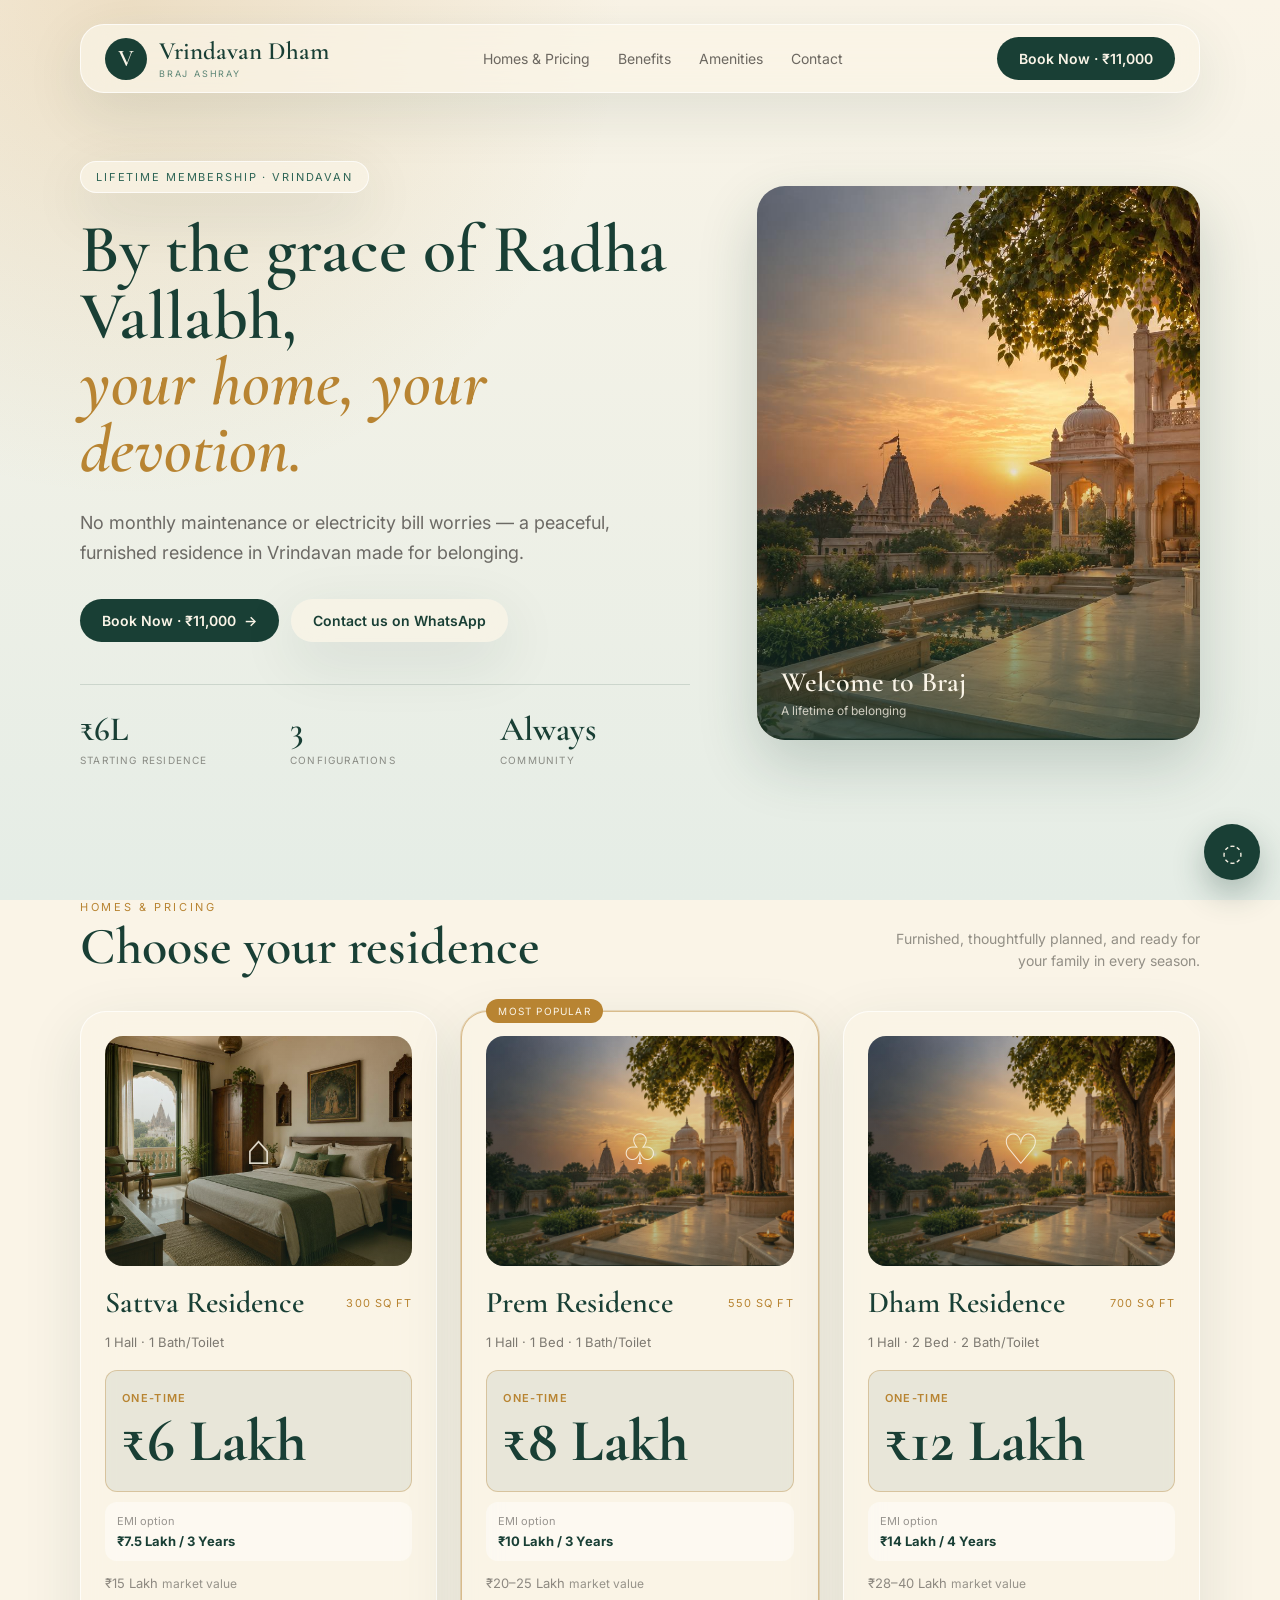
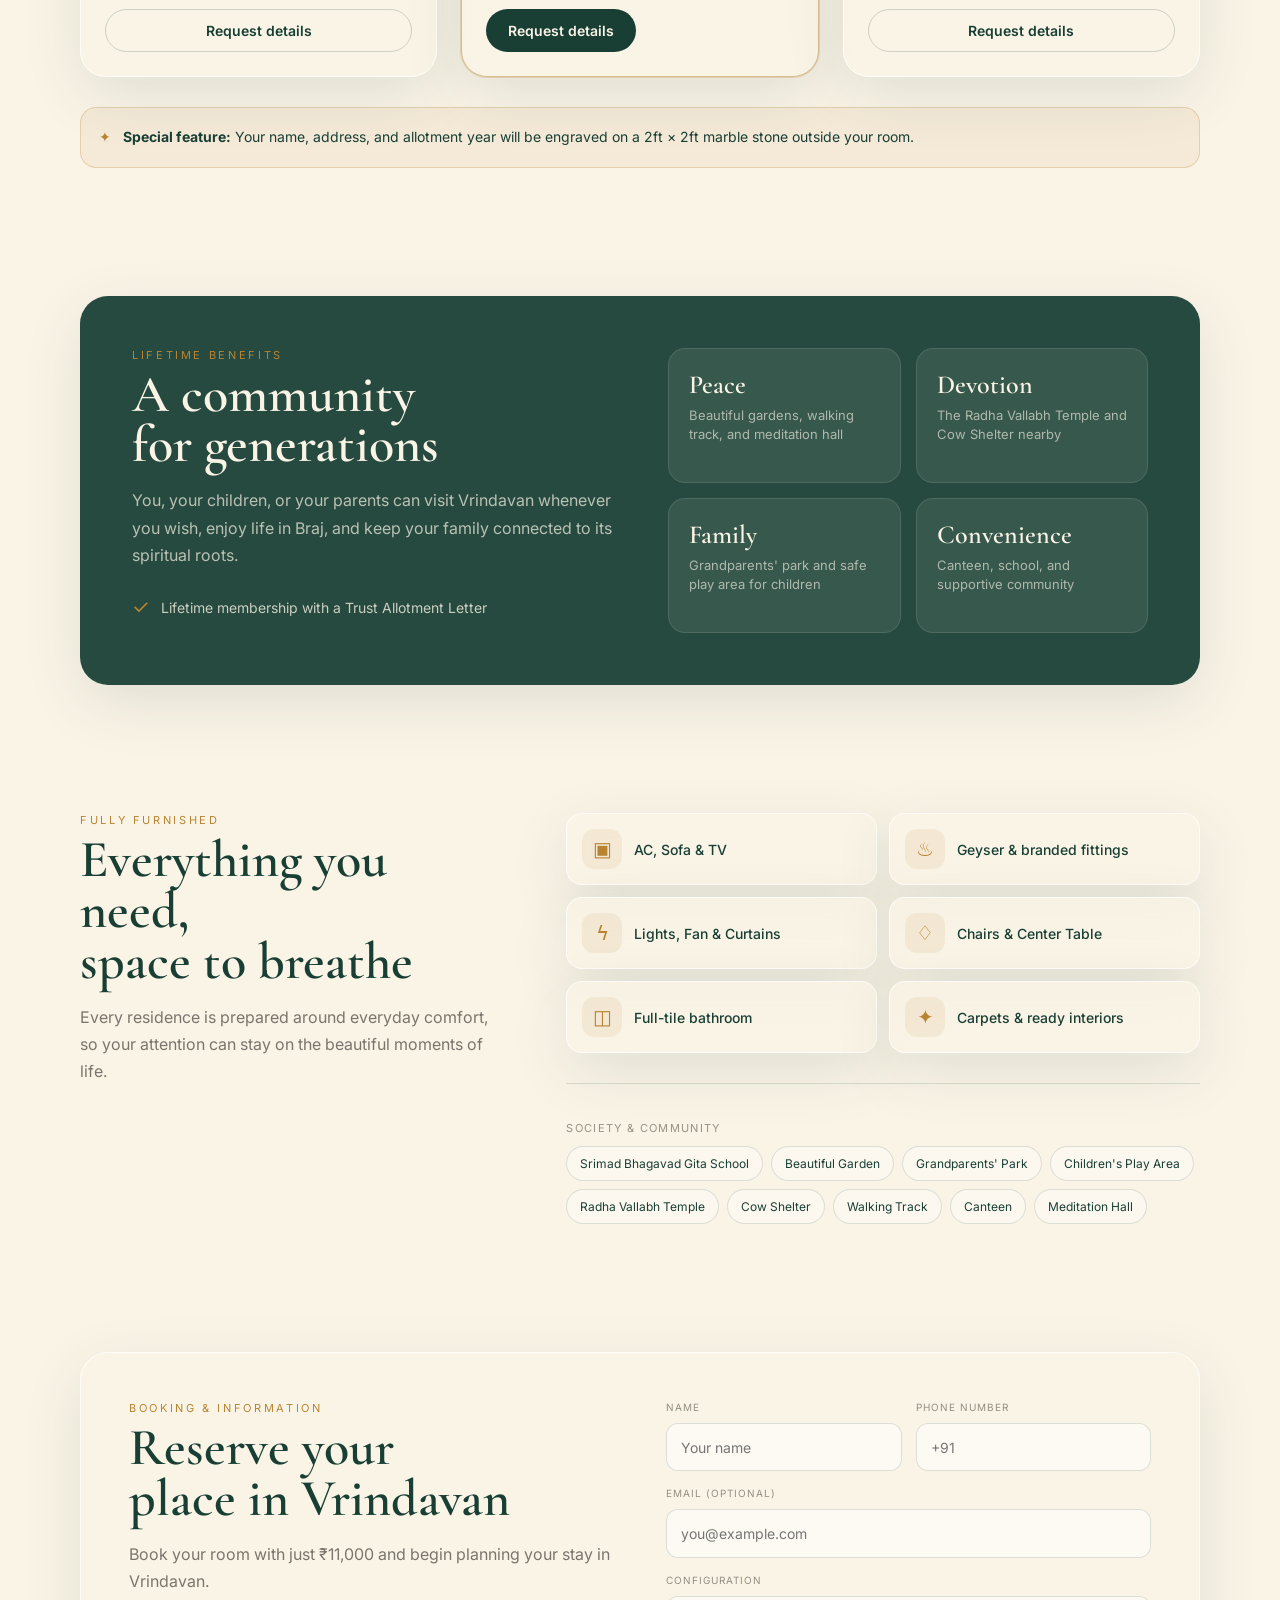
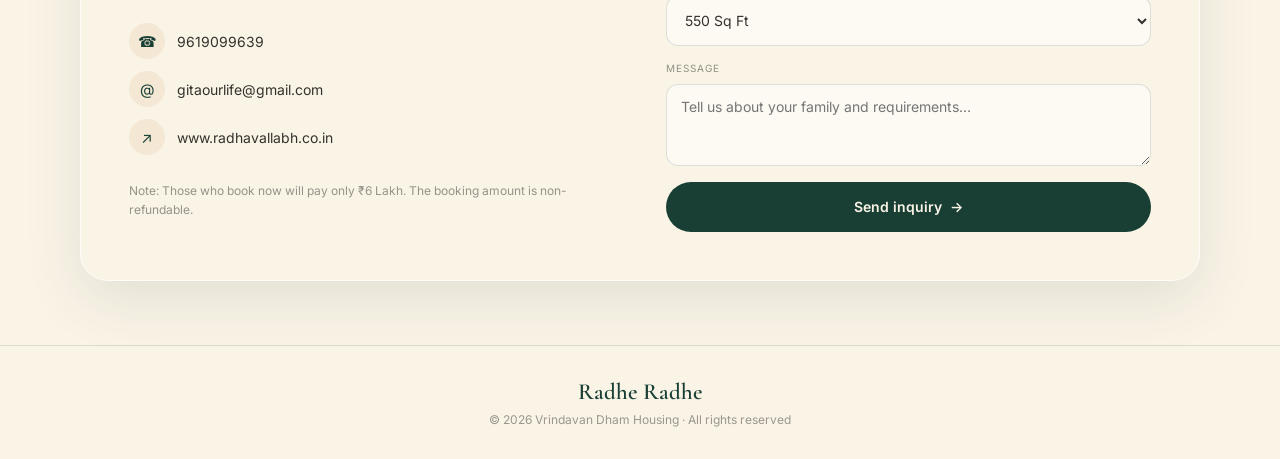
==== commit 0e9e676c: "Update index.html" ====
--- a/index.html
+++ b/index.html
@@ -126,7 +126,7 @@
           <div class="contact-list"><a href="tel:+919619099639"><span>☎</span>9619099639</a><a href="mailto:gitaourlife@gmail.com"><span>@</span>gitaourlife@gmail.com</a><a href="https://www.radhavallabh.co.in" target="_blank" rel="noreferrer"><span>↗</span>www.radhavallabh.co.in</a></div>
           <p class="booking-note">Note: Those who book now will pay only ₹6 Lakh. The booking amount is non-refundable.</p>
         </div>
-        <form class="inquiry-form js-inquiry-form"><div class="two-columns"><label>Name<input required name="name" placeholder="Your name"></label><label>Phone number<input required name="phone" type="tel" placeholder="+91"></label></div><label>Configuration<select name="configuration"><option>300 Sq Ft</option><option selected>550 Sq Ft</option><option>700 Sq Ft</option></select></label><label>Message<textarea name="message" rows="3" placeholder="Tell us about your family and requirements…"></textarea></label><button class="button primary" type="submit">Send inquiry <span>→</span></button></form>
+        <form class="inquiry-form js-inquiry-form"><div class="two-columns"><label>Name<input required name="name" placeholder="Your name"></label><label>Phone number<input required name="phone" type="tel" inputmode="tel" placeholder="+91"></label></div><label>Email (optional)<input name="email" type="email" placeholder="you@example.com"></label><label>Configuration<select name="configuration"><option>300 Sq Ft</option><option selected>550 Sq Ft</option><option>700 Sq Ft</option></select></label><label>Message<textarea name="message" rows="3" placeholder="Tell us about your family and requirements…"></textarea></label><button class="button primary" type="submit">Send inquiry <span>→</span></button></form>
       </div>
     </section>
   </main>
@@ -136,7 +136,7 @@
 
   <div id="booking-modal" class="modal" role="dialog" aria-modal="true" aria-labelledby="modal-title" hidden>
     <div class="modal-backdrop" data-close-modal></div>
-    <div class="modal-card glass"><button class="modal-close" type="button" aria-label="Close booking form" data-close-modal>×</button><h2 id="modal-title">Book your residence</h2><p>Share your details to book with ₹11,000.</p><form class="modal-form js-inquiry-form"><input required name="name" placeholder="Your name"><input required name="phone" type="tel" placeholder="Phone number"><select id="modal-configuration" name="configuration"><option>300 Sq Ft</option><option selected>550 Sq Ft</option><option>700 Sq Ft</option></select><button class="button primary" type="submit">Contact us about booking</button></form></div>
+    <div class="modal-card glass"><button class="modal-close" type="button" aria-label="Close booking form" data-close-modal>×</button><h2 id="modal-title">Book your residence</h2><p>Share your details to book with ₹11,000.</p><form class="modal-form js-inquiry-form"><input required name="name" placeholder="Your name"><input required name="phone" type="tel" inputmode="tel" placeholder="Phone number"><input name="email" type="email" placeholder="Email (optional)"><select id="modal-configuration" name="configuration"><option>300 Sq Ft</option><option selected>550 Sq Ft</option><option>700 Sq Ft</option></select><button class="button primary" type="submit">Contact us about booking</button></form></div>
   </div>
   <div id="toast" class="toast" role="status" aria-live="polite" hidden><strong>Your inquiry has been received</strong><span>Our team will contact you shortly. Radhe Radhe!</span></div>
   <script src="script.js?v=3"></script>
